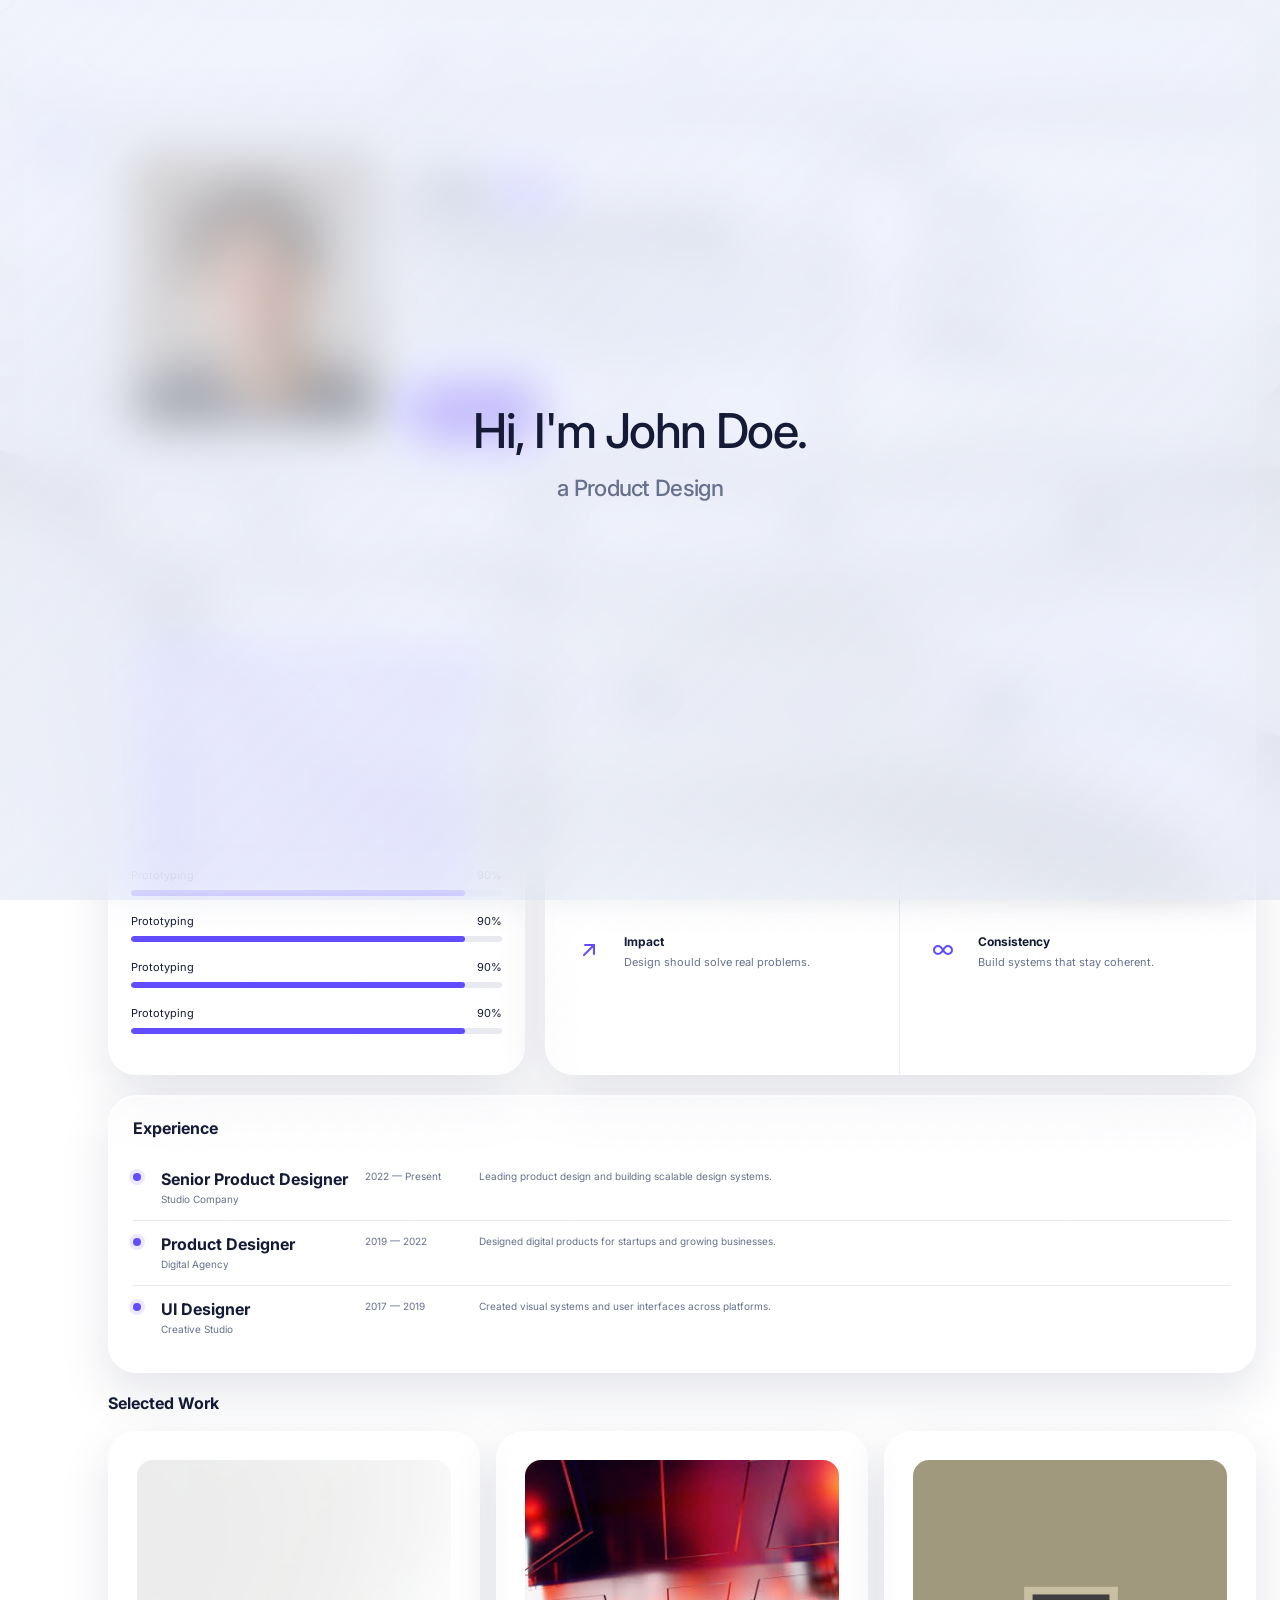
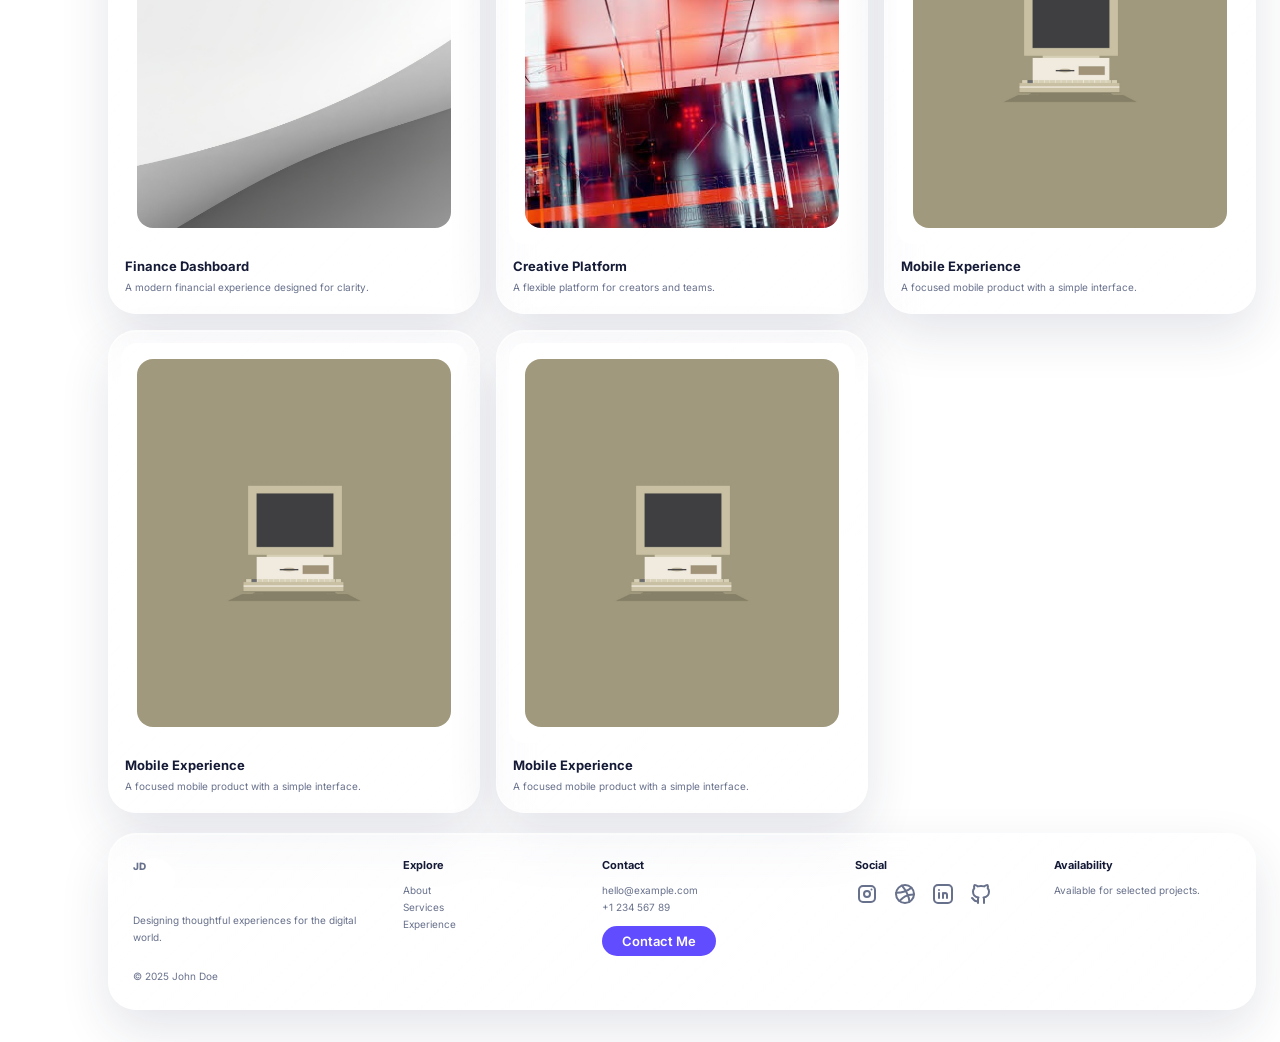
==== index.html @ f9174002 "add smooth scrolling and custom cursor" ====
<!doctype html>
<html lang="en">
  <head>
    <meta charset="UTF-8" />

    <meta name="viewport" content="width=device-width, initial-scale=1.0" />

    <meta name="description" content="Personal portfolio website" />

    <title>Portfolio</title>

    <link rel="preconnect" href="https://fonts.googleapis.com" />

    <link rel="preconnect" href="https://fonts.gstatic.com" crossorigin />

    <link
      href="https://fonts.googleapis.com/css2?family=Inter:wght@400;500;600;700;800&display=swap"
      rel="stylesheet"
    />

    <link rel="stylesheet" href="./css/style.css" />
    <link rel="stylesheet" href="./css/loading.css" />
  </head>

  <body>
    <div id="loader" class="loader">
      <div class="loader-content">
        <p id="loaderLineOne" class="loader-line"></p>

        <p id="loaderLineTwo" class="loader-line"></p>
      </div>
    </div>

    <!-- =========================================
       SITE HEADER
  ========================================== -->

    <header class="topbar glass">
      <a href="#home" class="brand" aria-label="Go to homepage">
        <span>JD</span>
      </a>

      <!-- Desktop Navigation -->

      <nav class="desktop-nav nav" aria-label="Main navigation">
        <a href="#home" class="active"> Home </a>

        <a href="#services"> Services </a>

        <a href="#skill"> Skill </a>

        <a href="#experience"> Experience </a>

        <a href="#work"> Work </a>

        <a href="#contact"> Contact </a>
      </nav>

      <!-- Header Actions -->

      <div class="top-actions">
        <!-- Theme Toggle -->

        <button
          class="theme-switch"
          type="button"
          data-theme-toggle
          aria-label="Switch to dark theme"
          aria-pressed="false"
        >
          <span class="theme-icon theme-icon--sun" aria-hidden="true">
            <svg
              xmlns="http://www.w3.org/2000/svg"
              viewBox="0 0 24 24"
              fill="none"
              stroke="currentColor"
              stroke-width="2"
              stroke-linecap="round"
              stroke-linejoin="round"
            >
              <path stroke="none" d="M0 0h24v24H0z" fill="none" />
              <path d="M8 12a4 4 0 1 0 8 0a4 4 0 1 0 -8 0" />
              <path
                d="M3 12h1m8 -9v1m8 8h1m-9 8v1m-6.4 -15.4l.7 .7m12.1 -.7l-.7 .7m0 11.4l.7 .7m-12.1 -.7l-.7 .7"
              />
            </svg>
          </span>

          <span class="theme-icon theme-icon--moon" aria-hidden="true">
            <svg
              xmlns="http://www.w3.org/2000/svg"
              viewBox="0 0 24 24"
              fill="none"
              stroke="currentColor"
              stroke-width="2"
              stroke-linecap="round"
              stroke-linejoin="round"
            >
              <path stroke="none" d="M0 0h24v24H0z" fill="none" />
              <path
                d="M12 3c.132 0 .263 0 .393 0a7.5 7.5 0 0 0 7.92 12.446a9 9 0 1 1 -8.313 -12.454l0 .008"
              />
            </svg>
          </span>
        </button>

        <!-- Mobile Menu Button -->

        <button
          id="menuOpen"
          class="menu-btn"
          type="button"
          aria-label="Open menu"
          aria-controls="mobileMenu"
        >
          <svg
            xmlns="http://www.w3.org/2000/svg"
            width="24"
            height="24"
            viewBox="0 0 24 24"
            fill="none"
            stroke="currentColor"
            stroke-width="2"
            stroke-linecap="round"
            stroke-linejoin="round"
            class="icon icon-tabler icons-tabler-outline icon-tabler-menu-2"
          >
            <path stroke="none" d="M0 0h24v24H0z" fill="none" />
            <path d="M4 6l16 0" />
            <path d="M4 12l16 0" />
            <path d="M4 18l16 0" />
          </svg>
        </button>
      </div>
    </header>

    <!-- =========================================
       APPLICATION LAYOUT
  ========================================== -->

    <div class="site">
      <div class="app-grid">
        <!-- =====================================
           SIDEBAR
      ====================================== -->

        <aside class="side-nav glass sidebar" aria-label="Section navigation">
          <a href="#home" class="active" aria-label="Home">
            <svg
              xmlns="http://www.w3.org/2000/svg"
              width="24"
              height="24"
              viewBox="0 0 24 24"
              fill="none"
              stroke="currentColor"
              stroke-width="2"
              stroke-linecap="round"
              stroke-linejoin="round"
              class="icon icon-tabler icons-tabler-outline icon-tabler-home"
            >
              <path stroke="none" d="M0 0h24v24H0z" fill="none" />
              <path d="M5 12l-2 0l9 -9l9 9l-2 0" />
              <path d="M5 12v7a2 2 0 0 0 2 2h10a2 2 0 0 0 2 -2v-7" />
              <path d="M9 21v-6a2 2 0 0 1 2 -2h2a2 2 0 0 1 2 2v6" />
            </svg>
          </a>

          <a href="#services" aria-label="Services">
            <svg
              xmlns="http://www.w3.org/2000/svg"
              width="24"
              height="24"
              viewBox="0 0 24 24"
              fill="none"
              stroke="currentColor"
              stroke-width="2"
              stroke-linecap="round"
              stroke-linejoin="round"
              class="icon icon-tabler icons-tabler-outline icon-tabler-grid-dots"
            >
              <path stroke="none" d="M0 0h24v24H0z" fill="none" />
              <path d="M4 5a1 1 0 1 0 2 0a1 1 0 1 0 -2 0" />
              <path d="M11 5a1 1 0 1 0 2 0a1 1 0 1 0 -2 0" />
              <path d="M18 5a1 1 0 1 0 2 0a1 1 0 1 0 -2 0" />
              <path d="M4 12a1 1 0 1 0 2 0a1 1 0 1 0 -2 0" />
              <path d="M11 12a1 1 0 1 0 2 0a1 1 0 1 0 -2 0" />
              <path d="M18 12a1 1 0 1 0 2 0a1 1 0 1 0 -2 0" />
              <path d="M4 19a1 1 0 1 0 2 0a1 1 0 1 0 -2 0" />
              <path d="M11 19a1 1 0 1 0 2 0a1 1 0 1 0 -2 0" />
              <path d="M18 19a1 1 0 1 0 2 0a1 1 0 1 0 -2 0" />
            </svg>
          </a>

          <a href="#skill" aria-label="Skill">
            <svg
              xmlns="http://www.w3.org/2000/svg"
              width="24"
              height="24"
              viewBox="0 0 24 24"
              fill="none"
              stroke="currentColor"
              stroke-width="2"
              stroke-linecap="round"
              stroke-linejoin="round"
              class="icon icon-tabler icons-tabler-outline icon-tabler-file-check"
            >
              <path stroke="none" d="M0 0h24v24H0z" fill="none" />
              <path d="M14 3v4a1 1 0 0 0 1 1h4" />
              <path
                d="M17 21h-10a2 2 0 0 1 -2 -2v-14a2 2 0 0 1 2 -2h7l5 5v11a2 2 0 0 1 -2 2"
              />
              <path d="M9 15l2 2l4 -4" />
            </svg>
          </a>

          <a href="#experience" aria-label="Experience">
            <svg
              xmlns="http://www.w3.org/2000/svg"
              width="24"
              height="24"
              viewBox="0 0 24 24"
              fill="none"
              stroke="currentColor"
              stroke-width="2"
              stroke-linecap="round"
              stroke-linejoin="round"
              class="icon icon-tabler icons-tabler-outline icon-tabler-briefcase"
            >
              <path stroke="none" d="M0 0h24v24H0z" fill="none" />
              <path
                d="M3 9a2 2 0 0 1 2 -2h14a2 2 0 0 1 2 2v9a2 2 0 0 1 -2 2h-14a2 2 0 0 1 -2 -2l0 -9"
              />
              <path d="M8 7v-2a2 2 0 0 1 2 -2h4a2 2 0 0 1 2 2v2" />
              <path d="M12 12l0 .01" />
              <path d="M3 13a20 20 0 0 0 18 0" />
            </svg>
          </a>

          <a href="#work" aria-label="Work">
            <svg
              xmlns="http://www.w3.org/2000/svg"
              width="24"
              height="24"
              viewBox="0 0 24 24"
              fill="none"
              stroke="currentColor"
              stroke-width="2"
              stroke-linecap="round"
              stroke-linejoin="round"
              class="icon icon-tabler icons-tabler-outline icon-tabler-device-desktop"
            >
              <path stroke="none" d="M0 0h24v24H0z" fill="none" />
              <path
                d="M3 5a1 1 0 0 1 1 -1h16a1 1 0 0 1 1 1v10a1 1 0 0 1 -1 1h-16a1 1 0 0 1 -1 -1v-10"
              />
              <path d="M7 20h10" />
              <path d="M9 16v4" />
              <path d="M15 16v4" />
            </svg>
          </a>

          <a href="#contact" aria-label="Contact">
            <svg
              xmlns="http://www.w3.org/2000/svg"
              width="24"
              height="24"
              viewBox="0 0 24 24"
              fill="none"
              stroke="currentColor"
              stroke-width="2"
              stroke-linecap="round"
              stroke-linejoin="round"
              class="icon icon-tabler icons-tabler-outline icon-tabler-mail"
            >
              <path stroke="none" d="M0 0h24v24H0z" fill="none" />
              <path
                d="M3 7a2 2 0 0 1 2 -2h14a2 2 0 0 1 2 2v10a2 2 0 0 1 -2 2h-14a2 2 0 0 1 -2 -2v-10"
              />
              <path d="M3 7l9 6l9 -6" />
            </svg>
          </a>
        </aside>

        <!-- =====================================
           MAIN CONTENT
      ====================================== -->

        <main class="content">
          <!-- ===================================
             HERO
        ==================================== -->

          <section id="home" class="hero">
            <!-- Hero Intro -->

            <article class="hero-intro glass">
              <div class="hero-photo">
                <div class="photo-ring" aria-hidden="true"></div>

                <img src="./assets/profile.png" alt="Profile portrait" />
              </div>

              <div class="hero-copy">
                <span class="eyebrow"> Hello, I'm </span>

                <h1>
                  John
                  <strong> Doe </strong>
                </h1>

                <h2>Product Designer &amp; Creative Developer</h2>

                <p>
                  I design and build thoughtful digital experiences with a focus
                  on clarity, usability and visual quality. I design and build
                  thoughtful digital experiences with a focus on clarity,
                  usability and visual quality. I design and build thoughtful
                  digital experiences with a focus on clarity, usability and
                  visual quality.
                </p>

                <div class="actions">
                  <a href="#contact" class="primary-btn">
                    Let's talk
                    <span aria-hidden="true">
                      <svg
                        xmlns="http://www.w3.org/2000/svg"
                        width="24"
                        height="24"
                        viewBox="0 0 24 24"
                        fill="none"
                        stroke="currentColor"
                        stroke-width="2"
                        stroke-linecap="round"
                        stroke-linejoin="round"
                        class="icon icon-tabler icons-tabler-outline icon-tabler-arrow-up-right"
                      >
                        <path stroke="none" d="M0 0h24v24H0z" fill="none" />
                        <path d="M17 7l-10 10" />
                        <path d="M8 7l9 0l0 9" />
                      </svg>
                    </span>
                  </a>

                  <a href="#work" class="round-btn" aria-label="View work">
                    <svg
                      xmlns="http://www.w3.org/2000/svg"
                      width="24"
                      height="24"
                      viewBox="0 0 24 24"
                      fill="none"
                      stroke="currentColor"
                      stroke-width="2"
                      stroke-linecap="round"
                      stroke-linejoin="round"
                      class="icon icon-tabler icons-tabler-outline icon-tabler-arrow-down-right"
                    >
                      <path stroke="none" d="M0 0h24v24H0z" fill="none" />
                      <path d="M7 7l10 10" />
                      <path d="M17 8l0 9l-9 0" />
                    </svg>
                  </a>
                </div>
              </div>
            </article>

            <!-- Services -->

            <section id="services" class="services glass">
              <h2>What I do</h2>

              <article class="service">
                <span aria-hidden="true">
                  <svg
                    xmlns="http://www.w3.org/2000/svg"
                    width="24"
                    height="24"
                    viewBox="0 0 24 24"
                    fill="none"
                    stroke="currentColor"
                    stroke-width="2"
                    stroke-linecap="round"
                    stroke-linejoin="round"
                    class="icon icon-tabler icons-tabler-outline icon-tabler-sparkles"
                  >
                    <path stroke="none" d="M0 0h24v24H0z" fill="none" />
                    <path
                      d="M16 18a2 2 0 0 1 2 2a2 2 0 0 1 2 -2a2 2 0 0 1 -2 -2a2 2 0 0 1 -2 2m0 -12a2 2 0 0 1 2 2a2 2 0 0 1 2 -2a2 2 0 0 1 -2 -2a2 2 0 0 1 -2 2m-7 12a6 6 0 0 1 6 -6a6 6 0 0 1 -6 -6a6 6 0 0 1 -6 6a6 6 0 0 1 6 6"
                    />
                  </svg>
                </span>

                <div>
                  <b> Product Design </b>

                  <p>
                    Interfaces and experiences that feel clear and intuitive.
                  </p>
                </div>
              </article>

              <article class="service">
                <span aria-hidden="true">
                  <svg
                    xmlns="http://www.w3.org/2000/svg"
                    width="24"
                    height="24"
                    viewBox="0 0 24 24"
                    fill="none"
                    stroke="currentColor"
                    stroke-width="2"
                    stroke-linecap="round"
                    stroke-linejoin="round"
                    class="icon icon-tabler icons-tabler-outline icon-tabler-diamond"
                  >
                    <path stroke="none" d="M0 0h24v24H0z" fill="none" />
                    <path
                      d="M6 5h12l3 5l-8.5 9.5a.7 .7 0 0 1 -1 0l-8.5 -9.5l3 -5"
                    />
                    <path d="M10 12l-2 -2.2l.6 -1" />
                  </svg>
                </span>

                <div>
                  <b> Web Development </b>

                  <p>Fast, responsive and scalable digital products.</p>
                </div>
              </article>

              <article class="service">
                <span aria-hidden="true">
                  <svg
                    xmlns="http://www.w3.org/2000/svg"
                    width="24"
                    height="24"
                    viewBox="0 0 24 24"
                    fill="none"
                    stroke="currentColor"
                    stroke-width="2"
                    stroke-linecap="round"
                    stroke-linejoin="round"
                    class="icon icon-tabler icons-tabler-outline icon-tabler-circle"
                  >
                    <path stroke="none" d="M0 0h24v24H0z" fill="none" />
                    <path d="M3 12a9 9 0 1 0 18 0a9 9 0 1 0 -18 0" />
                  </svg>
                </span>

                <div>
                  <b> Design Systems </b>

                  <p>Consistent systems that scale with your product.</p>
                </div>
              </article>
            </section>
          </section>

          <!-- ===================================
             ABOUT / STATS
        ==================================== -->

          <section id="skill" class="stats glass">
            <div>
              <b> 8+ </b>

              <span> Years experience </span>
            </div>

            <div>
              <b> 120+ </b>

              <span> Projects delivered </span>
            </div>

            <div>
              <b> 40+ </b>

              <span> Happy clients </span>
            </div>

            <div>
              <b> 12 </b>

              <span> Awards </span>
            </div>
          </section>

          <!-- ===================================
             SKILLS
        ==================================== -->

          <section class="skills-row">
            <!-- Expertise -->

            <article class="expertise glass">
              <h2>Expertise</h2>

              <div class="skill">
                <div>
                  <span> Product Design </span>

                  <span> 95% </span>
                </div>

                <i>
                  <em style="width: 95%"></em>
                </i>
              </div>

              <div class="skill">
                <div>
                  <span> UI / UX </span>

                  <span> 92% </span>
                </div>

                <i>
                  <em style="width: 92%"></em>
                </i>
              </div>

              <div class="skill">
                <div>
                  <span> Frontend </span>

                  <span> 88% </span>
                </div>

                <i>
                  <em style="width: 88%"></em>
                </i>
              </div>

              <div class="skill">
                <div>
                  <span> Prototyping </span>

                  <span> 90% </span>
                </div>

                <i>
                  <em style="width: 90%"></em>
                </i>
              </div>
              <div class="skill">
                <div>
                  <span> Prototyping </span>

                  <span> 90% </span>
                </div>

                <i>
                  <em style="width: 90%"></em>
                </i>
              </div>
              <div class="skill">
                <div>
                  <span> Prototyping </span>

                  <span> 90% </span>
                </div>

                <i>
                  <em style="width: 90%"></em>
                </i>
              </div>
              <div class="skill">
                <div>
                  <span> Prototyping </span>

                  <span> 90% </span>
                </div>

                <i>
                  <em style="width: 90%"></em>
                </i>
              </div>
              <div class="skill">
                <div>
                  <span> Prototyping </span>

                  <span> 90% </span>
                </div>

                <i>
                  <em style="width: 90%"></em>
                </i>
              </div>
              <div class="skill">
                <div>
                  <span> Prototyping </span>

                  <span> 90% </span>
                </div>

                <i>
                  <em style="width: 90%"></em>
                </i>
              </div>
            </article>

            <!-- Principles -->

            <article class="principles glass">
              <div class="principle">
                <span aria-hidden="true">
                  <svg
                    xmlns="http://www.w3.org/2000/svg"
                    width="24"
                    height="24"
                    viewBox="0 0 24 24"
                    fill="none"
                    stroke="currentColor"
                    stroke-width="2"
                    stroke-linecap="round"
                    stroke-linejoin="round"
                    class="icon icon-tabler icons-tabler-outline icon-tabler-diamond"
                  >
                    <path stroke="none" d="M0 0h24v24H0z" fill="none" />
                    <path
                      d="M6 5h12l3 5l-8.5 9.5a.7 .7 0 0 1 -1 0l-8.5 -9.5l3 -5"
                    />
                    <path d="M10 12l-2 -2.2l.6 -1" />
                  </svg>
                </span>

                <div>
                  <b> Clarity </b>

                  <p>Make every interaction easy to understand.</p>
                </div>
              </div>

              <div class="principle">
                <span aria-hidden="true">
                  <svg
                    xmlns="http://www.w3.org/2000/svg"
                    width="24"
                    height="24"
                    viewBox="0 0 24 24"
                    fill="none"
                    stroke="currentColor"
                    stroke-width="2"
                    stroke-linecap="round"
                    stroke-linejoin="round"
                    class="icon icon-tabler icons-tabler-outline icon-tabler-sparkle"
                  >
                    <path stroke="none" d="M0 0h24v24H0z" fill="none" />
                    <path
                      d="M21 12c-6.597 0 -9 2.403 -9 9c0 -6.597 -2.403 -9 -9 -9c6.597 0 9 -2.403 9 -9c0 6.597 2.403 9 9 9"
                    />
                  </svg>
                </span>

                <div>
                  <b> Simplicity </b>

                  <p>Remove what does not add meaningful value.</p>
                </div>
              </div>

              <div class="principle">
                <span aria-hidden="true">
                  <svg
                    xmlns="http://www.w3.org/2000/svg"
                    width="24"
                    height="24"
                    viewBox="0 0 24 24"
                    fill="none"
                    stroke="currentColor"
                    stroke-width="2"
                    stroke-linecap="round"
                    stroke-linejoin="round"
                    class="icon icon-tabler icons-tabler-outline icon-tabler-arrow-up-right"
                  >
                    <path stroke="none" d="M0 0h24v24H0z" fill="none" />
                    <path d="M17 7l-10 10" />
                    <path d="M8 7l9 0l0 9" />
                  </svg>
                </span>

                <div>
                  <b> Impact </b>

                  <p>Design should solve real problems.</p>
                </div>
              </div>

              <div class="principle">
                <span aria-hidden="true">
                  <svg
                    xmlns="http://www.w3.org/2000/svg"
                    width="24"
                    height="24"
                    viewBox="0 0 24 24"
                    fill="none"
                    stroke="currentColor"
                    stroke-width="2"
                    stroke-linecap="round"
                    stroke-linejoin="round"
                    class="icon icon-tabler icons-tabler-outline icon-tabler-infinity"
                  >
                    <path stroke="none" d="M0 0h24v24H0z" fill="none" />
                    <path
                      d="M9.828 9.172a4 4 0 1 0 0 5.656a10 10 0 0 0 2.172 -2.828a10 10 0 0 1 2.172 -2.828a4 4 0 1 1 0 5.656a10 10 0 0 1 -2.172 -2.828a10 10 0 0 0 -2.172 -2.828"
                    />
                  </svg>
                </span>

                <div>
                  <b> Consistency </b>

                  <p>Build systems that stay coherent.</p>
                </div>
              </div>
            </article>
          </section>

          <!-- ===================================
             EXPERIENCE
        ==================================== -->

          <section id="experience" class="experience glass">
            <div class="section-head">
              <h2>Experience</h2>
            </div>

            <article class="experience-row">
              <span class="timeline-dot" aria-hidden="true"></span>

              <div>
                <b> Senior Product Designer </b>

                <small> Studio Company </small>
              </div>

              <time> 2022 — Present </time>

              <p>
                Leading product design and building scalable design systems.
              </p>
            </article>

            <article class="experience-row">
              <span class="timeline-dot" aria-hidden="true"></span>

              <div>
                <b> Product Designer </b>

                <small> Digital Agency </small>
              </div>

              <time> 2019 — 2022 </time>

              <p>
                Designed digital products for startups and growing businesses.
              </p>
            </article>

            <article class="experience-row">
              <span class="timeline-dot" aria-hidden="true"></span>

              <div>
                <b> UI Designer </b>

                <small> Creative Studio </small>
              </div>

              <time> 2017 — 2019 </time>

              <p>
                Created visual systems and user interfaces across platforms.
              </p>
            </article>
          </section>

          <!-- ===================================
             WORK
        ==================================== -->

          <section id="work" class="work">
            <div class="section-head">
              <h2>Selected Work</h2>
            </div>

            <div class="projects">
              <article class="project glass">
                <div class="project-cover">
                  <img src="./assets/bg.jpg" alt="Project 1" />
                </div>

                <h3>Finance Dashboard</h3>

                <p>A modern financial experience designed for clarity.</p>
              </article>

              <article class="project glass">
                <div class="project-cover">
                  <img src="./assets/bg2.jpg" alt="Project 2" />
                </div>

                <h3>Creative Platform</h3>

                <p>A flexible platform for creators and teams.</p>
              </article>

              <article class="project glass">
                <div class="project-cover">
                  <img src="./assets/bg3.jpg" alt="Project 3" />
                </div>

                <h3>Mobile Experience</h3>

                <p>A focused mobile product with a simple interface.</p>
              </article>

              <article class="project glass">
                <div class="project-cover">
                  <img src="./assets/bg3.jpg" alt="Project 3" />
                </div>

                <h3>Mobile Experience</h3>

                <p>A focused mobile product with a simple interface.</p>
              </article>
              <article class="project glass">
                <div class="project-cover">
                  <img src="./assets/bg3.jpg" alt="Project 3" />
                </div>

                <h3>Mobile Experience</h3>

                <p>A focused mobile product with a simple interface.</p>
              </article>
            </div>
          </section>

          <!-- ===================================
             FOOTER / CONTACT
        ==================================== -->

          <footer id="contact" class="footer glass">
            <div>
              <a href="#home" class="brand footer-brand">
                <span> JD </span>
              </a>

              <p>Designing thoughtful experiences for the digital world.</p>

              <small> © 2025 John Doe </small>
            </div>

            <div>
              <h3>Explore</h3>

              <a href="#about"> About </a>

              <a href="#services"> Services </a>

              <a href="#experience"> Experience </a>
            </div>

            <div>
              <h3>Contact</h3>

              <a href="mailto:hello@example.com"> hello@example.com </a>

              <a href="tel:+123456789"> +1 234 567 89 </a>

              <button
                id="openContactModal"
                class="primary-btn short-btn"
                type="button"
              >
                Contact Me
              </button>
            </div>

            <div>
              <h3>Social</h3>

              <div class="socials">
                <a href="#" aria-label="Instagram">
                  <svg
                    xmlns="http://www.w3.org/2000/svg"
                    width="24"
                    height="24"
                    viewBox="0 0 24 24"
                    fill="none"
                    stroke="currentColor"
                    stroke-width="2"
                    stroke-linecap="round"
                    stroke-linejoin="round"
                    class="icon icon-tabler icons-tabler-outline icon-tabler-brand-instagram"
                  >
                    <path stroke="none" d="M0 0h24v24H0z" fill="none" />
                    <path
                      d="M4 8a4 4 0 0 1 4 -4h8a4 4 0 0 1 4 4v8a4 4 0 0 1 -4 4h-8a4 4 0 0 1 -4 -4l0 -8"
                    />
                    <path d="M9 12a3 3 0 1 0 6 0a3 3 0 0 0 -6 0" />
                    <path d="M16.5 7.5v.01" />
                  </svg>
                </a>

                <a href="#" aria-label="Dribbble">
                  <svg
                    xmlns="http://www.w3.org/2000/svg"
                    width="24"
                    height="24"
                    viewBox="0 0 24 24"
                    fill="none"
                    stroke="currentColor"
                    stroke-width="2"
                    stroke-linecap="round"
                    stroke-linejoin="round"
                    class="icon icon-tabler icons-tabler-outline icon-tabler-brand-dribbble"
                  >
                    <path stroke="none" d="M0 0h24v24H0z" fill="none" />
                    <path d="M3 12a9 9 0 1 0 18 0a9 9 0 1 0 -18 0" />
                    <path d="M9 3.6c5 6 7 10.5 7.5 16.2" />
                    <path d="M6.4 19c3.5 -3.5 6 -6.5 14.5 -6.4" />
                    <path d="M3.1 10.75c5 0 9.814 -.38 15.314 -5" />
                  </svg>
                </a>

                <a href="#" aria-label="LinkedIn">
                  <svg
                    xmlns="http://www.w3.org/2000/svg"
                    width="24"
                    height="24"
                    viewBox="0 0 24 24"
                    fill="none"
                    stroke="currentColor"
                    stroke-width="2"
                    stroke-linecap="round"
                    stroke-linejoin="round"
                    class="icon icon-tabler icons-tabler-outline icon-tabler-brand-linkedin"
                  >
                    <path stroke="none" d="M0 0h24v24H0z" fill="none" />
                    <path d="M8 11v5" />
                    <path d="M8 8v.01" />
                    <path d="M12 16v-5" />
                    <path d="M16 16v-3a2 2 0 1 0 -4 0" />
                    <path
                      d="M3 7a4 4 0 0 1 4 -4h10a4 4 0 0 1 4 4v10a4 4 0 0 1 -4 4h-10a4 4 0 0 1 -4 -4l0 -10"
                    />
                  </svg>
                </a>
                <a href="#" aria-label="Git Hub">
                  <svg
                    xmlns="http://www.w3.org/2000/svg"
                    width="24"
                    height="24"
                    viewBox="0 0 24 24"
                    fill="none"
                    stroke="currentColor"
                    stroke-width="2"
                    stroke-linecap="round"
                    stroke-linejoin="round"
                    class="icon icon-tabler icons-tabler-outline icon-tabler-brand-github"
                  >
                    <path stroke="none" d="M0 0h24v24H0z" fill="none" />
                    <path
                      d="M9 19c-4.3 1.4 -4.3 -2.5 -6 -3m12 5v-3.5c0 -1 .1 -1.4 -.5 -2c2.8 -.3 5.5 -1.4 5.5 -6a4.6 4.6 0 0 0 -1.3 -3.2a4.2 4.2 0 0 0 -.1 -3.2s-1.1 -.3 -3.5 1.3a12.3 12.3 0 0 0 -6.2 0c-2.4 -1.6 -3.5 -1.3 -3.5 -1.3a4.2 4.2 0 0 0 -.1 3.2a4.6 4.6 0 0 0 -1.3 3.2c0 4.6 2.7 5.7 5.5 6c-.6 .6 -.6 1.2 -.5 2v3.5"
                    />
                  </svg>
                </a>
              </div>
            </div>

            <div>
              <h3>Availability</h3>

              <span> Available for selected projects. </span>
            </div>
          </footer>
        </main>
      </div>
    </div>

    <!-- =========================================
       MOBILE MENU
  ========================================== -->

    <div id="mobileMenu" class="mobile-menu" aria-label="Mobile navigation">
      <button id="menuClose" type="button" aria-label="Close menu">
        <svg
          xmlns="http://www.w3.org/2000/svg"
          width="24"
          height="24"
          viewBox="0 0 24 24"
          fill="none"
          stroke="currentColor"
          stroke-width="2"
          stroke-linecap="round"
          stroke-linejoin="round"
          class="icon icon-tabler icons-tabler-outline icon-tabler-x"
        >
          <path stroke="none" d="M0 0h24v24H0z" fill="none" />
          <path d="M18 6l-12 12" />
          <path d="M6 6l12 12" />
        </svg>
      </button>

      <a href="#home"> Home </a>

      <a href="#about"> About </a>

      <a href="#services"> Services </a>

      <a href="#experience"> Experience </a>

      <a href="#work"> Work </a>

      <a href="#contact"> Contact </a>
    </div>

    <!-- /* back to top button */ -->
    <button id="backToTop" aria-label="Back to top">
      <svg
        xmlns="http://www.w3.org/2000/svg"
        width="24"
        height="24"
        viewBox="0 0 24 24"
        fill="none"
        stroke="currentColor"
        stroke-width="2"
        stroke-linecap="round"
        stroke-linejoin="round"
        class="icon icon-tabler icons-tabler-outline icon-tabler-chevron-up"
      >
        <path stroke="none" d="M0 0h24v24H0z" fill="none" />
        <path d="M6 15l6 -6l6 6" />
      </svg>
    </button>

    <!-- Contact Modal -->

    <div id="contactModal" class="contact-modal" aria-hidden="true">
      <div
        class="contact-modal__content glass"
        role="dialog"
        aria-modal="true"
        aria-labelledby="contactModalTitle"
      >
        <button
          id="closeContactModal"
          class="contact-modal__close"
          type="button"
          aria-label="Close contact form"
        >
          &times;
        </button>

        <div class="contact-modal__header">
          <span class="eyebrow"> Get in touch </span>

          <h2 id="contactModalTitle">Let's work together</h2>

          <p>Have a project in mind? Feel free to send me a message.</p>
        </div>

        <form class="contact-form">
          <div class="contact-form__field">
            <label for="contactName"> Name </label>

            <input
              id="contactName"
              type="text"
              name="name"
              placeholder="Your name"
              required
            />
          </div>

          <div class="contact-form__field">
            <label for="contactEmail"> Email </label>

            <input
              id="contactEmail"
              type="email"
              name="email"
              placeholder="your@email.com"
              required
            />
          </div>

          <div class="contact-form__field">
            <label for="contactMessage"> Message </label>

            <textarea
              id="contactMessage"
              name="message"
              rows="5"
              placeholder="Tell me about your project..."
              required
            ></textarea>
          </div>

          <button type="submit" class="primary-btn contact-form__submit">
            Send Message
          </button>
        </form>
      </div>
    </div>

    <!-- /* custom cursor */ -->
    <div class="cursor"></div>

    <!-- =========================================
       JAVASCRIPT
  ========================================== -->

    <script src="./js/tabler.min.js"></script>
    <script src="./js/lenis.min.js"></script>
    <script src="./js/script.js"></script>
  </body>
</html>
---- css/style.css ----
/* =========================================================
   ROOT / THEME
========================================================= */

:root {
  color-scheme: light;

  --bg: #eef1fb;

  --surface: rgba(255, 255, 255, 0.62);
  --surface-strong: rgba(255, 255, 255, 0.86);
  --surface-solid: #ffffff;

  --text: #151b36;
  --text-soft: #303752;
  --muted: #68718c;
  --muted-light: #8a92aa;

  --primary: #624cff;
  --primary-hover: #5139ed;
  --primary-soft: rgba(98, 76, 255, 0.12);

  --border: rgba(255, 255, 255, 0.82);
  --line: rgba(98, 108, 150, 0.14);

  --shadow: 0 20px 60px rgba(65, 75, 130, 0.12);

  --shadow-soft: 0 10px 30px rgba(65, 75, 130, 0.08);

  --radius-xl: 28px;
  --radius-lg: 22px;
  --radius-md: 16px;

  --blur: 24px;

  --container: 1440px;
}

[data-theme="dark"] {
  color-scheme: dark;

  --bg: #0b0d18;

  --surface: rgba(24, 27, 46, 0.76);
  --surface-strong: rgba(32, 36, 61, 0.92);
  --surface-solid: #171a2c;

  --text: #f4f5ff;
  --text-soft: #d9dced;
  --muted: #a2a8c0;
  --muted-light: #7d849e;

  --primary: #8b7dff;
  --primary-hover: #a096ff;
  --primary-soft: rgba(139, 125, 255, 0.16);

  --border: rgba(255, 255, 255, 0.11);
  --line: rgba(255, 255, 255, 0.1);

  --shadow: 0 24px 70px rgba(0, 0, 0, 0.38);

  --shadow-soft: 0 12px 34px rgba(0, 0, 0, 0.28);
}

/* =========================================================
   RESET
========================================================= */

*,
*::before,
*::after {
  box-sizing: border-box;
}

html {
  min-width: 320px;
}

body {
  min-width: 320px;
  min-height: 100vh;

  margin: 0;
  overflow-x: hidden;

  color: var(--text);
  background:
    linear-gradient(
      135deg,
      rgba(238, 241, 251, 0.62),
      rgba(238, 241, 251, 0.42)
    ),
    url("../assets/bg6.jpg");

  background-size: cover;
  background-position: center;
  background-attachment: fixed;

  font-family:
    Inter,
    system-ui,
    -apple-system,
    BlinkMacSystemFont,
    "Segoe UI",
    sans-serif;

  transition:
    color 0.3s ease,
    background-color 0.3s ease;
}

[data-theme="dark"] body {
  background:
    linear-gradient(135deg, rgba(7, 9, 18, 0.72), rgba(8, 10, 20, 0.58)),
    url("../assets/bg6.jpg");

  background-size: cover;
  background-position: center;
  background-attachment: fixed;
}

body.menu-open {
  overflow: hidden;
}

img {
  display: block;
  max-width: 100%;
}

a {
  color: inherit;
  text-decoration: none;
}

button {
  border: 0;
  font: inherit;
  cursor: pointer;
}

/* =========================================================
   GLASS SYSTEM
========================================================= */

/* .glass {
  background: var(--surface);

  border: 1px solid var(--border);

  box-shadow: var(--shadow);

  backdrop-filter: blur(var(--blur)) saturate(145%);

  -webkit-backdrop-filter: blur(var(--blur)) saturate(145%);

  transition:
    background-color 0.3s ease,
    border-color 0.3s ease,
    box-shadow 0.3s ease,
    color 0.3s ease;
} */

.glass {
  position: relative;

  background: linear-gradient(
    135deg,
    rgba(255, 255, 255, 0.42),
    rgba(255, 255, 255, 0.18)
  );

  border: 1px solid rgba(255, 255, 255, 0.48);

  box-shadow:
    0 20px 50px rgba(31, 38, 80, 0.12),
    inset 0 1px 0 rgba(255, 255, 255, 0.5);

  backdrop-filter: blur(16px) saturate(160%);

  -webkit-backdrop-filter: blur(16px) saturate(160%);

  transition:
    background 0.3s ease,
    border-color 0.3s ease,
    box-shadow 0.3s ease;
}

[data-theme="dark"] .glass {
  background: linear-gradient(
    135deg,
    rgba(38, 42, 70, 0.58),
    rgba(20, 23, 42, 0.42)
  );

  border-color: rgba(255, 255, 255, 0.12);

  box-shadow:
    0 20px 60px rgba(0, 0, 0, 0.35),
    inset 0 1px 0 rgba(255, 255, 255, 0.08);
}

/* =========================================================
   TOPBAR
========================================================= */

.topbar {
  position: sticky;
  top: 20px;
  z-index: 100;

  width: min(calc(100% - 48px), var(--container));

  height: 76px;

  margin: 20px auto 0;
  padding: 8px 18px;

  display: flex;
  align-items: center;
  gap: 24px;

  border-radius: var(--radius-lg);

  overflow: hidden;
}

.brand {
  width: 56px;
  height: 56px;

  flex: 0 0 56px;

  display: grid;
  place-items: center;

  border-radius: 50%;

  background: var(--surface-strong);

  font-size: 18px;
  font-weight: 800;
}

.brand span {
  color: var(--primary);
}

/* =========================================================
   DESKTOP NAVIGATION
========================================================= */

.desktop-nav {
  flex: 1;

  display: flex;
  align-items: center;
  justify-content: center;
  gap: 26px;
}

.desktop-nav a {
  position: relative;

  padding: 12px 8px;

  color: var(--muted);

  font-size: 13px;
  font-weight: 500;

  transition: color 0.2s ease;
}

.desktop-nav a:hover,
.desktop-nav a.active {
  color: var(--text);
}

.desktop-nav a.active::after {
  content: "";

  position: absolute;
  left: 50%;
  bottom: 1px;

  width: 22px;
  height: 2px;

  border-radius: 10px;

  background: var(--primary);

  transform: translateX(-50%);
}

/* =========================================================
   HEADER ACTIONS
========================================================= */

.top-actions {
  display: flex;
  align-items: center;
  gap: 12px;
}

/* =========================================================
   THEME SWITCH
========================================================= */

.theme-switch {
  position: relative;

  width: 40px;
  height: 40px;

  display: grid;
  place-items: center;

  padding: 0;

  border-radius: 22px;

  color: var(--primary);
  background: var(--surface-strong);

  transition:
    background-color 0.3s ease,
    color 0.3s ease,
    transform 0.2s ease;
}

.theme-switch:hover {
  transform: translateY(-2px);
}

.theme-switch span {
  display: grid;
  place-items: center;
}

.theme-switch svg {
  width: 20px;
  height: 20px;
}

/* به صورت پیش‌فرض: حالت روشن → نمایش خورشید */
.theme-switch span:last-child {
  display: none;
}

/* حالت تاریک → نمایش ماه */
[data-theme="dark"] .theme-switch span:first-child {
  display: none;
}

[data-theme="dark"] .theme-switch span:last-child {
  display: grid;
}

.primary-btn {
  display: inline-flex;
  align-items: center;
  gap: 10px;

  padding: 13px 20px;

  border-radius: var(--radius-md);

  color: #ffffff;
  background: var(--primary);

  font-size: 13px;
  font-weight: 600;

  transition:
    background-color 0.2s ease,
    transform 0.2s ease;
}

.primary-btn:hover {
  background: var(--primary-hover);
  transform: translateY(-2px);
}

.menu-btn {
  display: none;

  width: 40px;
  height: 40px;

  place-items: center;

  border-radius: 50%;

  color: var(--text);
  background: var(--surface-strong);
}

/* =========================================================
   MAIN SITE CONTAINER
========================================================= */

.site {
  width: min(calc(100% - 48px), var(--container));

  margin: 20px auto 32px;
}

/* =========================================================
   DESKTOP LAYOUT
========================================================= */

.app-grid {
  display: grid;

  grid-template-columns: 64px minmax(0, 1fr);

  gap: 20px;

  align-items: start;
}

/* =========================================================
   DESKTOP SIDEBAR
========================================================= */

.side-nav {
  position: sticky;
  top: 116px;
  z-index: 20;

  width: 64px;

  padding: 12px 0;

  display: flex;
  flex-direction: column;
  align-items: center;
  gap: 8px;

  border-radius: var(--radius-lg);
}

.side-nav a {
  width: 44px;
  height: 48px;

  display: grid;
  place-items: center;

  border-radius: 14px;

  color: var(--muted);

  font-size: 20px;

  transition:
    color 0.2s ease,
    background-color 0.2s ease;
}

.side-nav a:hover,
.side-nav a.active {
  color: var(--primary);
  background: var(--primary-soft);
}

/* =========================================================
   CONTENT
========================================================= */

.content {
  min-width: 0;
}

.content section,
.content footer {
  scroll-margin-top: 120px;
}

/* =========================================================
   HERO
========================================================= */

.hero {
  display: grid;

  grid-template-columns:
    minmax(0, 1.45fr)
    minmax(300px, 0.85fr);

  gap: 20px;
}

.hero-intro {
  min-height: 320px;

  padding: 22px;

  display: flex;
  align-items: center;
  gap: 28px;

  border-radius: var(--radius-xl);
}

.hero-photo {
  position: relative;

  width: 250px;
  height: 276px;

  flex: 0 0 250px;

  overflow: hidden;

  display: flex;
  align-items: flex-end;
  justify-content: center;

  border-radius: 20px;

  background: linear-gradient(
    145deg,
    var(--surface-strong),
    var(--primary-soft)
  );
}

.photo-ring {
  position: absolute;

  top: 12px;

  width: 225px;
  height: 225px;

  border: 1px solid var(--primary-soft);

  border-radius: 50%;
}

.hero-photo img {
  position: relative;
  z-index: 1;

  width: 100%;
  height: 100%;

  object-fit: cover;
  object-position: center 25%;
}

.hero-copy {
  min-width: 0;
}

.eyebrow {
  color: var(--muted);

  font-size: 13px;
}

.hero-copy h1 {
  margin: 6px 0 12px;

  font-size: clamp(28px, 3vw, 38px);
  line-height: 1.1;
  letter-spacing: -1px;
}

.hero-copy h1 strong {
  color: var(--primary);
}

.hero-copy h2 {
  max-width: 440px;

  margin: 0 0 12px;

  font-size: 17px;
  line-height: 1.45;
}

.hero-copy p {
  max-width: 410px;

  margin: 0;

  color: var(--muted);

  font-size: 13px;
  line-height: 1.65;
}

.actions {
  display: flex;
  align-items: center;
  gap: 16px;

  margin-top: 22px;
}

.round-btn {
  width: 46px;
  height: 46px;

  display: grid;
  place-items: center;

  border-radius: 50%;

  color: var(--primary);
  background: var(--surface-strong);

  box-shadow: var(--shadow-soft);
}

/* =========================================================
   SERVICES
========================================================= */

.services {
  padding: 24px;

  border-radius: var(--radius-xl);
}

.services h2,
.expertise h2,
.section-head h2 {
  margin: 0 0 18px;

  font-size: 16px;
}

.service {
  display: flex;
  align-items: center;
  gap: 14px;

  padding: 12px 0;

  border-bottom: 1px solid var(--line);
}

.service:last-child {
  border-bottom: 0;
}

.service > span {
  width: 40px;
  height: 40px;

  flex: 0 0 40px;

  display: grid;
  place-items: center;

  border-radius: 12px;

  color: var(--primary);
  background: var(--surface-strong);

  font-size: 18px;
}

.service b {
  font-size: 12px;
}

.service p {
  margin: 4px 0 0;

  color: var(--muted);

  font-size: 11px;
  line-height: 1.5;
}

/* =========================================================
   STATS
========================================================= */

.stats {
  margin-top: 20px;
  padding: 18px 28px;

  display: grid;
  grid-template-columns: repeat(4, 1fr);

  border-radius: var(--radius-lg);
}

.stats > div {
  display: flex;
  flex-direction: column;
  align-items: center;
  gap: 5px;

  border-right: 1px solid var(--line);
}

.stats > div:last-child {
  border-right: 0;
}

.stats b {
  font-size: 18px;
}

.stats span {
  color: var(--muted);

  font-size: 10px;
}

/* =========================================================
   SKILLS SECTION
========================================================= */

.skills-row {
  margin-top: 20px;

  display: grid;

  grid-template-columns:
    minmax(270px, 0.85fr)
    minmax(0, 1.45fr);

  gap: 20px;
}

.expertise {
  padding: 22px;

  border-radius: var(--radius-xl);
}

.skill {
  margin: 18px 0;
}

.skill > div {
  display: flex;
  justify-content: space-between;

  margin-bottom: 8px;

  font-size: 11px;
}

.skill i {
  display: block;

  height: 6px;

  overflow: hidden;

  border-radius: 10px;

  background: var(--line);
}

.skill em {
  display: block;

  height: 100%;

  border-radius: inherit;

  background: var(--primary);
}

/* =========================================================
   PRINCIPLES
========================================================= */

.principles {
  padding: 0 22px;

  display: grid;
  grid-template-columns: 1fr 1fr;

  border-radius: var(--radius-xl);
}

.principle {
  display: flex;
  align-items: center;
  gap: 14px;

  padding: 22px 0;

  border-bottom: 1px solid var(--line);
}

.principle:nth-child(odd) {
  padding-right: 22px;

  border-right: 1px solid var(--line);
}

.principle:nth-child(even) {
  padding-left: 22px;
}

.principle:nth-last-child(-n + 2) {
  border-bottom: 0;
}

.principle > span {
  width: 42px;
  height: 42px;

  flex: 0 0 42px;

  display: grid;
  place-items: center;

  border-radius: 50%;

  color: var(--primary);
  background: var(--surface-strong);
}

.principle b {
  font-size: 12px;
}

.principle p {
  margin: 4px 0 0;

  color: var(--muted);

  font-size: 11px;
  line-height: 1.5;
}

/* =========================================================
   EXPERIENCE
========================================================= */

.experience {
  margin-top: 20px;
  padding: 22px 24px;

  border-radius: var(--radius-xl);
}

.section-head {
  display: flex;
  align-items: center;
  justify-content: space-between;
  gap: 16px;
}

.section-head a {
  color: var(--muted);

  font-size: 11px;
}

.experience-row {
  display: grid;

  grid-template-columns:
    14px
    minmax(160px, 190px)
    100px
    minmax(0, 1fr);

  gap: 14px;

  align-items: start;

  padding: 13px 0;

  border-bottom: 1px solid var(--line);
}

.experience-row:last-child {
  border-bottom: 0;
}

.timeline-dot {
  width: 8px;
  height: 8px;

  margin-top: 4px;

  border-radius: 50%;

  background: var(--primary);

  box-shadow: 0 0 0 4px var(--primary-soft);
}

.experience-row div {
  display: flex;
  flex-direction: column;
  gap: 3px;
}

.experience-row small,
.experience-row time,
.experience-row p {
  margin: 0;

  color: var(--muted);

  font-size: 10px;
  line-height: 1.5;
}

/* =========================================================
   WORK
========================================================= */

.work {
  margin-top: 20px;
}

.projects {
  display: grid;

  grid-template-columns: repeat(3, minmax(0, 1fr));

  gap: 16px;
}

.project {
  padding: 12px;

  border-radius: var(--radius-xl);
}

.project-cover {
  height: 400px;

  display: flex;
  align-items: flex-end;

  padding: 16px;
  margin-bottom: 14px;

  border-radius: 16px;

  color: #ffffff;

  font-size: 32px;
  font-weight: 800;

  overflow: hidden;

  background: var(--surface-strong);
}

.project-cover img {
  width: 100%;
  height: 100%;

  display: block;

  object-fit: cover;
  object-position: center;

  transition: transform 0.4s ease;
  border-radius: 16px;
}

.project:hover .project-cover img {
  transform: scale(1.05);
}

.project h3 {
  margin: 0 4px 6px;

  font-size: 13px;
}

.project p {
  margin: 0 4px 6px;

  color: var(--muted);

  font-size: 10px;
  line-height: 1.5;
}

/* =========================================================
   FOOTER
========================================================= */

.footer {
  margin-top: 20px;
  padding: 24px;

  display: grid;

  grid-template-columns:
    1.4fr
    1fr
    1.3fr
    1fr
    1fr;

  gap: 22px;

  border-radius: var(--radius-xl);
}

.footer-brand {
  width: 42px;
  height: 42px;

  margin-bottom: 12px;

  font-size: 15px;
}

.footer h3 {
  margin: 0 0 10px;

  font-size: 11px;
}

.footer p,
.footer small,
.footer a,
.footer span {
  display: block;

  color: var(--muted);

  font-size: 10px;
  line-height: 1.7;
}

.footer small {
  margin-top: 22px;
}

.socials {
  display: flex;
  gap: 14px;
}

/* =========================================================
   TABLET
========================================================= */

@media (max-width: 1180px) {
  .topbar,
  .site {
    width: calc(100% - 32px);
  }

  .hero {
    grid-template-columns: 1fr;
  }

  .skills-row {
    grid-template-columns: 1fr;
  }

  .projects {
    grid-template-columns: repeat(2, minmax(0, 1fr));
  }

  .footer {
    grid-template-columns: repeat(3, 1fr);
  }
}

/* =========================================================
   TABLET / MOBILE NAVIGATION
========================================================= */

@media (max-width: 860px) {
  .app-grid {
    display: block;
  }

  .side-nav {
    position: fixed;

    top: auto;
    left: 50%;
    bottom: 16px;

    z-index: 200;

    width: auto;
    height: 64px;

    padding: 8px 14px;

    display: flex;
    flex-direction: row;
    align-items: center;
    justify-content: center;
    gap: 8px;

    transform: translateX(-50%);

    border-radius: 22px;
  }

  .side-nav a {
    width: 44px;
    height: 44px;
  }

  .site {
    margin-bottom: 110px;
  }
}

/* =========================================================
   MOBILE
========================================================= */

.mobile-menu {
  display: none;
}

@media (max-width: 900px) {
  .topbar {
    top: 10px;

    width: calc(100% - 20px);
    height: 64px;

    padding: 8px 12px;

    border-radius: 20px;
  }

  .site {
    width: calc(100% - 20px);
  }

  .desktop-nav,
  .hire-btn {
    display: none;
  }

  .top-actions {
    margin-left: auto;
  }

  .menu-btn {
    display: grid;
  }

  .hero-intro {
    min-height: auto;

    flex-direction: column;
    align-items: stretch;

    padding: 16px;
  }

  .hero-photo {
    width: 100%;
    height: 290px;

    flex-basis: 290px;
  }

  .hero-copy h1 {
    font-size: 30px;
  }

  .stats {
    grid-template-columns: repeat(2, 1fr);

    gap: 16px;

    padding: 18px;
  }

  .stats > div {
    padding-bottom: 14px;

    border-right: 0;
    border-bottom: 1px solid var(--line);
  }

  .stats > div:nth-last-child(-n + 2) {
    padding-bottom: 0;

    border-bottom: 0;
  }

  .principles {
    grid-template-columns: 1fr;
  }

  .principle,
  .principle:nth-child(odd),
  .principle:nth-child(even) {
    padding-left: 0;
    padding-right: 0;

    border-right: 0;
  }

  .principle:last-child {
    border-bottom: 0;
  }

  .experience-row {
    grid-template-columns: 14px 1fr;
  }

  .experience-row time,
  .experience-row p {
    grid-column: 2;
  }

  .projects {
    grid-template-columns: 1fr;
  }

  .footer {
    grid-template-columns: repeat(2, 1fr);
  }

  .mobile-menu {
    position: fixed;
    inset: 0;

    z-index: 300;

    display: none;

    flex-direction: column;
    align-items: center;
    justify-content: center;
    gap: 24px;

    background: var(--surface-solid);
  }

  .mobile-menu.open {
    display: flex;
  }

  .mobile-menu button {
    position: absolute;
    top: 18px;
    right: 24px;

    background: transparent;

    font-size: 34px;
  }

  .mobile-menu a {
    font-size: 20px;
    font-weight: 600;
  }
}

/* =========================================================
   SMALL MOBILE
========================================================= */

@media (max-width: 480px) {
  .hero-photo {
    height: 260px;
    flex-basis: 260px;
  }

  .hero-copy h1 {
    font-size: 27px;
  }

  .hero-copy h2 {
    font-size: 16px;
  }

  .footer {
    grid-template-columns: 1fr;
  }

  .side-nav {
    bottom: 12px;

    max-width: calc(100% - 24px);
  }

  .side-nav a {
    width: 40px;
    height: 40px;
  }
}

/* =========================================================
   ACCESSIBILITY
========================================================= */

@media (prefers-reduced-motion: reduce) {
  *,
  *::before,
  *::after {
    transition-duration: 0.01ms !important;
  }
}

/* =========================================================
   Icon style in sidebar 
========================================================= */

.side-nav a {
  display: flex;
  align-items: center;
  justify-content: center;
}

.side-nav svg {
  width: 22px;
  height: 22px;
  stroke-width: 1.8;
  transition: all 0.3s ease;
}

.side-nav a:hover svg {
  transform: scale(1.15);
}

.icon-sm {
  width: clamp(0.875rem, 1vw, 1rem);
  height: clamp(0.875rem, 1vw, 1rem);
}

.icon-md {
  width: clamp(1rem, 1.5vw, 1.25rem);
  height: clamp(1rem, 1.5vw, 1.25rem);
}

.icon-lg {
  width: clamp(1.25rem, 2vw, 1.5rem);
  height: clamp(1.25rem, 2vw, 1.5rem);
}

/* back to top button */
#backToTop {
  position: fixed;
  right: 1rem;
  bottom: 5rem;

  width: 3rem;
  height: 3rem;

  border: none;
  border-radius: 50%;

  cursor: pointer;
  opacity: 0;
  visibility: hidden;

  background: linear-gradient(
    135deg,
    rgba(255, 255, 255, 0.1),
    rgba(255, 255, 255, 0.1)
  );

  border: 1px solid rgba(255, 255, 255, 0.349);

  box-shadow:
    0 20px 50px rgba(31, 38, 80, 0.12),
    inset 0 1px 0 rgba(255, 255, 255, 0.37);

  backdrop-filter: blur(10px) saturate(160%);

  -webkit-backdrop-filter: blur(10px) saturate(160%);

  transition:
    background 0.3s ease,
    border-color 0.3s ease,
    box-shadow 0.3s ease;
  color: rgb(255, 255, 255);
}

#backToTop.show {
  opacity: 1;
  visibility: visible;
}

@media (max-width: 680px) {
  #backToTop {
    display: none;
  }
}

/* =========================================================
   CONTACT MODAL
========================================================= */

.contact-modal {
  position: fixed;
  inset: 0;

  z-index: 500;

  display: flex;
  align-items: center;
  justify-content: center;

  padding: 20px;

  background: rgba(21, 27, 54, 0.42);

  opacity: 0;
  visibility: hidden;

  transition:
    opacity 0.3s ease,
    visibility 0.3s ease;

  backdrop-filter: blur(8px);
  -webkit-backdrop-filter: blur(8px);
}

/* Dark Overlay */

[data-theme="dark"] .contact-modal {
  background: rgba(0, 0, 0, 0.48);
}

/* Open State */

.contact-modal.open {
  opacity: 1;
  visibility: visible;
}

/* Modal Content */

.contact-modal__content {
  position: relative;

  width: min(100%, 540px);

  padding: 32px;

  border-radius: var(--radius-xl);

  transform: translateY(20px) scale(0.96);

  transition:
    transform 0.3s ease,
    background 0.3s ease,
    border-color 0.3s ease,
    box-shadow 0.3s ease;
}

.contact-modal.open .contact-modal__content {
  transform: translateY(0) scale(1);
}

/* Close Button */

.contact-modal__close {
  position: absolute;

  top: 16px;
  right: 18px;

  width: 36px;
  height: 36px;

  display: grid;
  place-items: center;

  border-radius: 50%;

  color: var(--muted);

  background: var(--surface-strong);

  font-size: 24px;
  line-height: 1;

  transition:
    color 0.2s ease,
    background-color 0.2s ease,
    transform 0.2s ease;
}

.contact-modal__close:hover {
  color: var(--primary);

  background: var(--primary-soft);

  transform: rotate(90deg);
}

/* Header */

.contact-modal__header {
  padding-right: 40px;

  margin-bottom: 26px;
}

.contact-modal__header h2 {
  margin: 6px 0 10px;

  font-size: clamp(24px, 4vw, 30px);

  line-height: 1.2;

  letter-spacing: -0.5px;
}

.contact-modal__header p {
  max-width: 400px;

  margin: 0;

  color: var(--muted);

  font-size: 12px;

  line-height: 1.6;
}

/* Form */

.contact-form {
  display: flex;
  flex-direction: column;
  gap: 18px;
}

.contact-form__field {
  display: flex;
  flex-direction: column;
  gap: 8px;
}

.contact-form__field label {
  color: var(--text-soft);

  font-size: 11px;
  font-weight: 600;
}

.contact-form__field input,
.contact-form__field textarea {
  width: 100%;

  padding: 13px 14px;

  border: 1px solid var(--line);

  border-radius: var(--radius-md);

  color: var(--text);

  background: var(--surface-strong);

  font: inherit;
  font-size: 12px;

  outline: none;

  resize: vertical;

  transition:
    border-color 0.2s ease,
    box-shadow 0.2s ease,
    background-color 0.2s ease;
}

.contact-form__field input::placeholder,
.contact-form__field textarea::placeholder {
  color: var(--muted-light);
}

.contact-form__field input:focus,
.contact-form__field textarea:focus {
  border-color: var(--primary);

  box-shadow: 0 0 0 3px var(--primary-soft);
}

/* Submit Button */

.contact-form__submit {
  width: 100%;

  justify-content: center;

  margin-top: 4px;
}

@media (max-width: 680px) {
  .contact-modal {
    align-items: flex-end;

    padding: 12px;
  }

  .contact-modal__content {
    max-height: calc(100vh - 24px);

    overflow-y: auto;

    padding: 24px 18px;

    border-radius: var(--radius-lg);
  }

  .contact-modal__header h2 {
    font-size: 24px;
  }
}

.short-btn {
  height: 30px;
  margin-top: 10px;
}

/* custom cursor */
body {
  cursor: none;
}

.cursor {
  position: fixed;
  left: 0;
  top: 0;

  width: 20px;
  height: 20px;

  border-radius: 50%;

  background: rgba(255, 255, 255, 0.08);
  border: 1px solid rgba(255, 255, 255, 0.35);

  backdrop-filter: blur(10px);
  -webkit-backdrop-filter: blur(10px);

  pointer-events: none;

  transform: translate(-50%, -50%);

  z-index: 999999;

  transition:
    width 0.15s,
    height 0.15s,
    background 0.15s,
    border 0.15s;
}
---- css/loading.css ----
/* =========================================
   LOADER
========================================= */

.loader {
  position: fixed;
  inset: 0;

  z-index: 9999;

  display: grid;
  place-items: center;

  background: linear-gradient(
    135deg,
    rgba(238, 241, 251, 0.72),
    rgba(238, 241, 251, 0.48)
  );

  backdrop-filter: blur(24px) saturate(160%);
  -webkit-backdrop-filter: blur(24px) saturate(160%);

  opacity: 1;
  visibility: visible;

  transition:
    opacity 0.6s ease,
    visibility 0.6s ease,
    backdrop-filter 0.6s ease;
}

/* Dark Mode */

[data-theme="dark"] .loader {
  background: linear-gradient(
    135deg,
    rgba(11, 13, 24, 0.78),
    rgba(11, 13, 24, 0.58)
  );
}

/* Hidden State */

.loader.hidden {
  opacity: 0;
  visibility: hidden;
  pointer-events: none;

  backdrop-filter: blur(0);
  -webkit-backdrop-filter: blur(0);
}

/* =========================================
   LOADER CONTENT
========================================= */

.loader-content {
  width: min(calc(100% - 40px), 600px);

  text-align: center;

  animation: loaderContentIn 0.8s ease forwards;

  transition:
    opacity 0.4s ease,
    transform 0.4s ease;
}

/* وقتی Loader مخفی می‌شود، محتوایش هم Fade می‌شود */

.loader.hidden .loader-content {
  opacity: 0;
  transform: translateY(-12px) scale(0.96);
}

/* =========================================
   LOADER TEXT
========================================= */

.loader-line {
  min-height: 1.5em;

  margin: 0;

  color: var(--text);

  font-size: clamp(1.5rem, 4vw, 3rem);

  font-weight: 500;

  line-height: 1.5;

  letter-spacing: -0.03em;
}

.loader-line:last-child {
  margin-top: 4px;

  color: var(--muted);

  font-size: clamp(1rem, 2vw, 1.4rem);
}

/* =========================================
   ANIMATIONS
========================================= */

@keyframes loaderContentIn {
  from {
    opacity: 0;
    transform: translateY(12px) scale(0.96);
  }

  to {
    opacity: 1;
    transform: translateY(0) scale(1);
  }
}

/* Accessibility */

@media (prefers-reduced-motion: reduce) {
  .loader,
  .loader-content {
    transition: none;
    animation: none;
  }
}
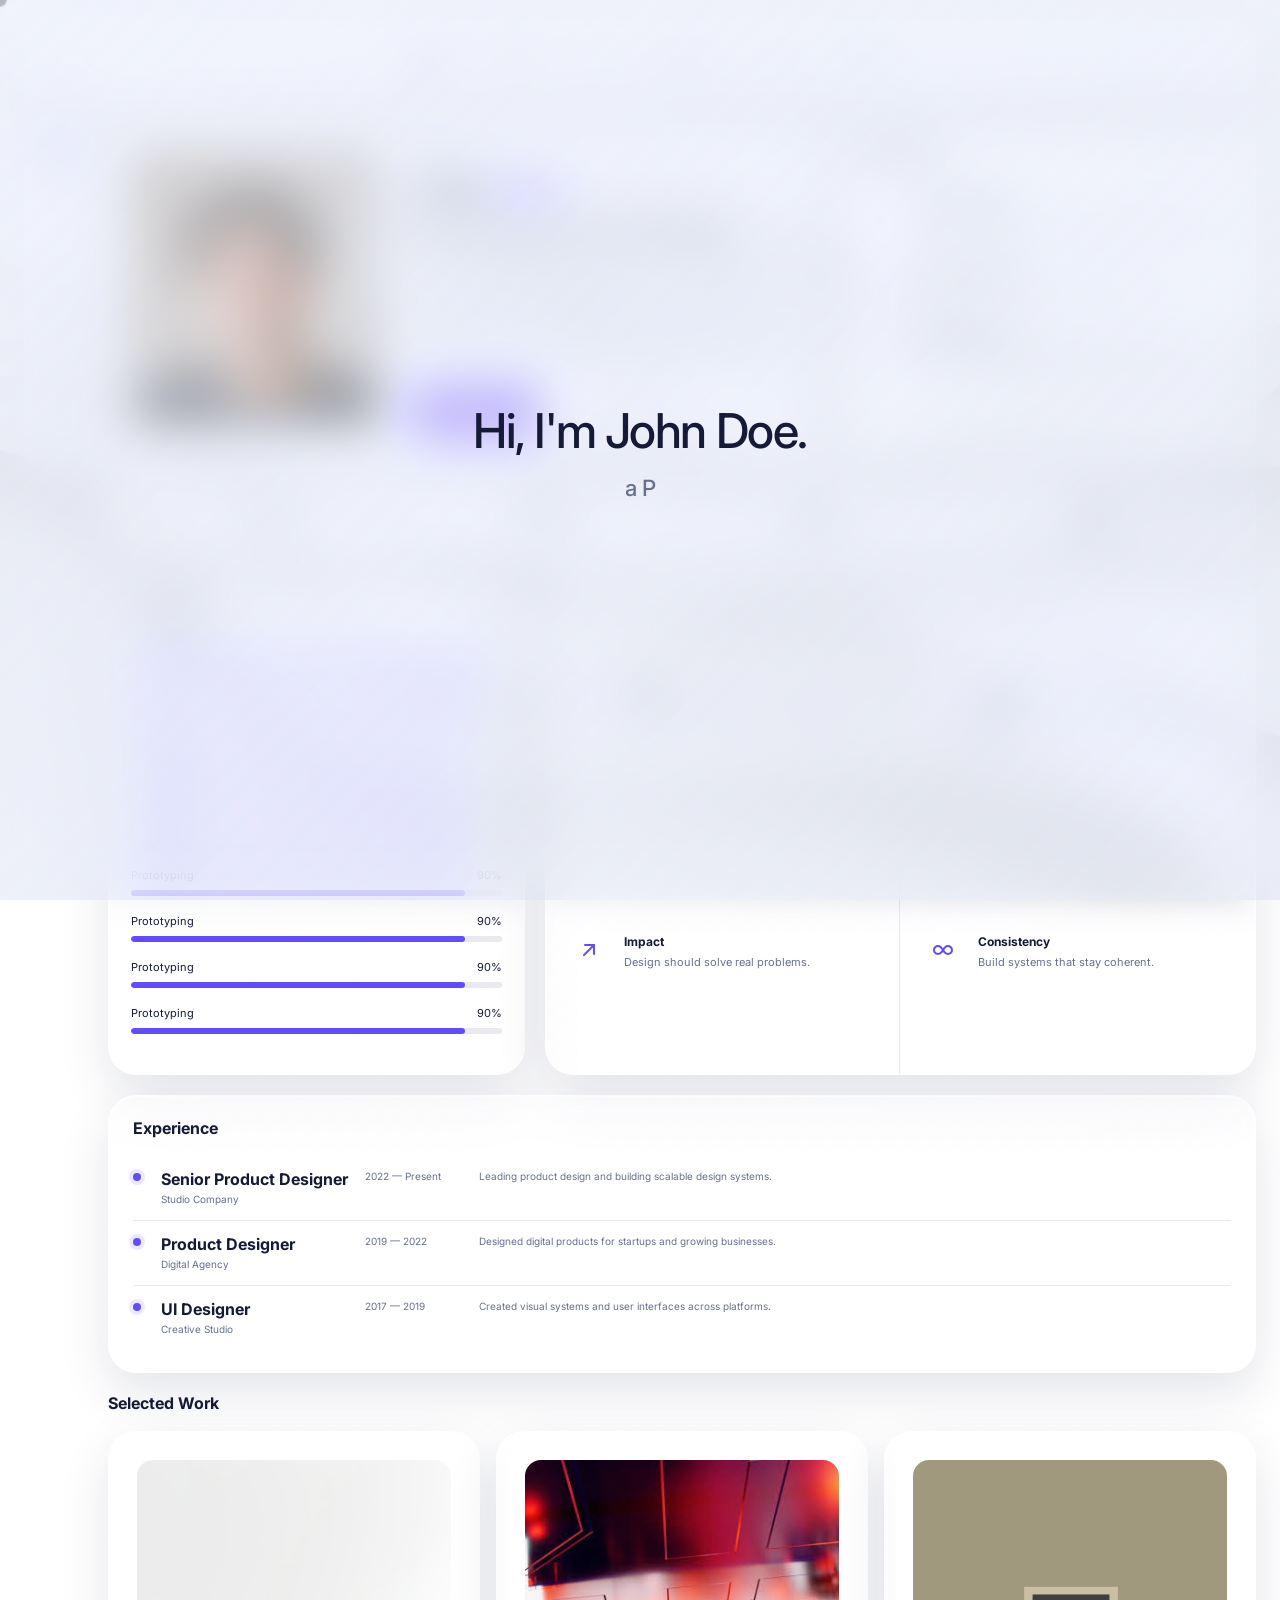
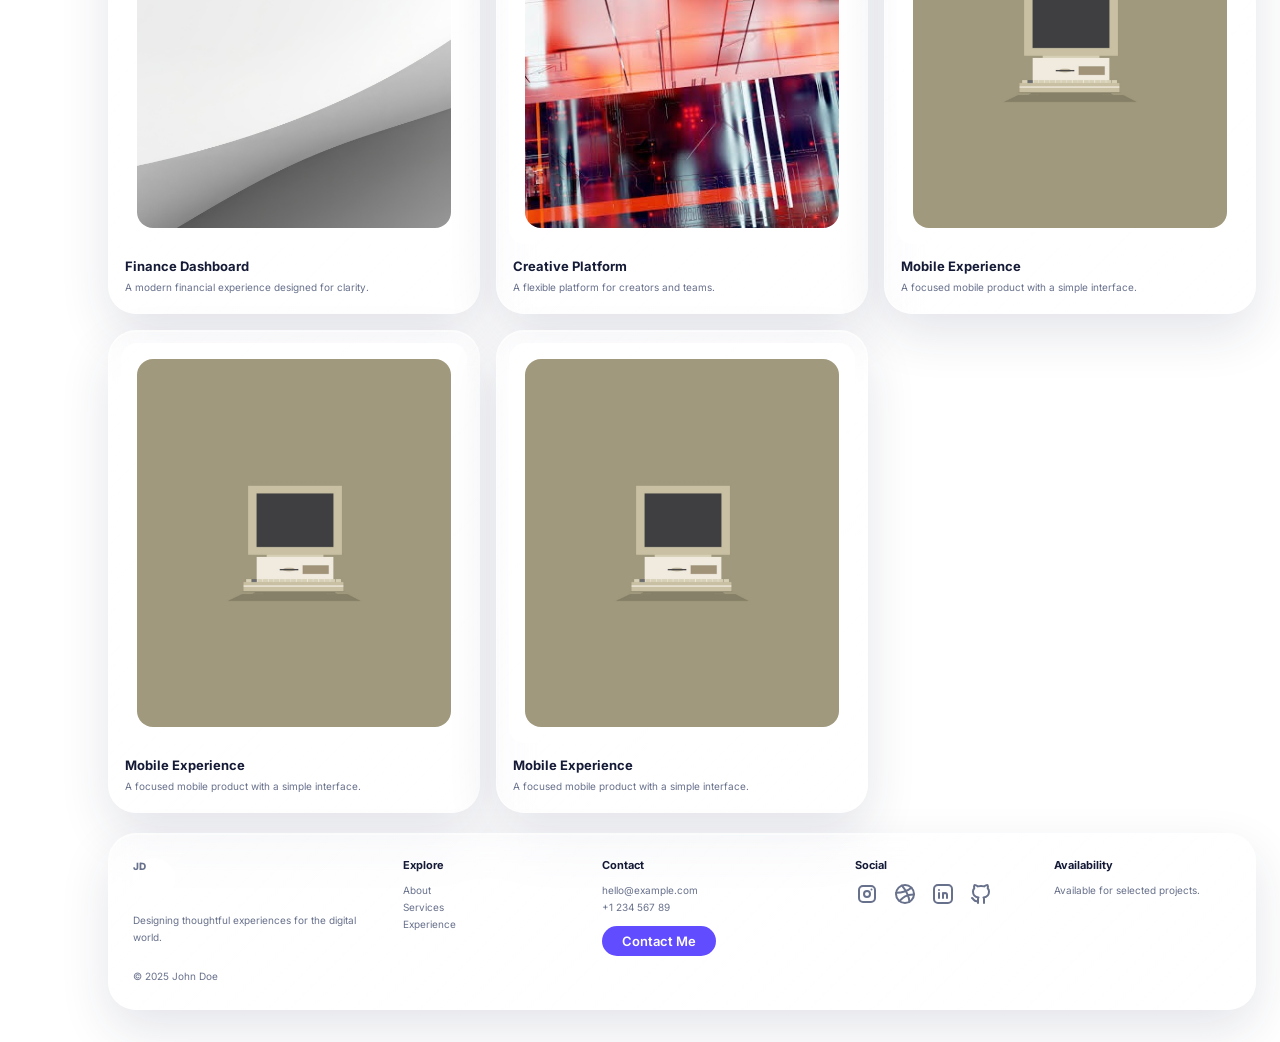
==== commit de2f5583: "add scroll progress" ====
--- a/index.html
+++ b/index.html
@@ -23,6 +23,11 @@
   </head>
 
   <body>
+    <!-- scroll progress -->
+    <div class="scroll-progress">
+      <span class="scroll-progress__glow"></span>
+    </div>
+
     <div id="loader" class="loader">
       <div class="loader-content">
         <p id="loaderLineOne" class="loader-line"></p>
@@ -297,7 +302,11 @@
               <div class="hero-photo">
                 <div class="photo-ring" aria-hidden="true"></div>
 
-                <img src="./assets/profile.png" alt="Profile portrait" />
+                <img
+                  src="./assets/profile.png"
+                  alt="Profile portrait"
+                  loading="lazy"
+                />
               </div>
 
               <div class="hero-copy">
@@ -787,7 +796,7 @@
             <div class="projects">
               <article class="project glass">
                 <div class="project-cover">
-                  <img src="./assets/bg.jpg" alt="Project 1" />
+                  <img src="./assets/bg.jpg" alt="Project 1" loading="lazy" />
                 </div>
 
                 <h3>Finance Dashboard</h3>
@@ -797,7 +806,7 @@
 
               <article class="project glass">
                 <div class="project-cover">
-                  <img src="./assets/bg2.jpg" alt="Project 2" />
+                  <img src="./assets/bg2.jpg" alt="Project 2" loading="lazy" />
                 </div>
 
                 <h3>Creative Platform</h3>
@@ -807,7 +816,7 @@
 
               <article class="project glass">
                 <div class="project-cover">
-                  <img src="./assets/bg3.jpg" alt="Project 3" />
+                  <img src="./assets/bg3.jpg" alt="Project 3" loading="lazy" />
                 </div>
 
                 <h3>Mobile Experience</h3>
@@ -817,7 +826,7 @@
 
               <article class="project glass">
                 <div class="project-cover">
-                  <img src="./assets/bg3.jpg" alt="Project 3" />
+                  <img src="./assets/bg3.jpg" alt="Project 3" loading="lazy" />
                 </div>
 
                 <h3>Mobile Experience</h3>
@@ -826,7 +835,7 @@
               </article>
               <article class="project glass">
                 <div class="project-cover">
-                  <img src="./assets/bg3.jpg" alt="Project 3" />
+                  <img src="./assets/bg3.jpg" alt="Project 3" loading="lazy" />
                 </div>
 
                 <h3>Mobile Experience</h3>
--- a/css/style.css
+++ b/css/style.css
@@ -17,6 +17,7 @@
   --muted-light: #8a92aa;
 
   --primary: #624cff;
+  --secondary: #4ca8ff;
   --primary-hover: #5139ed;
   --primary-soft: rgba(98, 76, 255, 0.12);
 
@@ -51,6 +52,7 @@
   --muted-light: #7d849e;
 
   --primary: #8b7dff;
+  --secondary: #6eb9ff;
   --primary-hover: #a096ff;
   --primary-soft: rgba(139, 125, 255, 0.16);
 
@@ -1638,13 +1640,13 @@
   left: 0;
   top: 0;
 
-  width: 20px;
-  height: 20px;
+  width: 15px;
+  height: 15px;
 
   border-radius: 50%;
 
-  background: rgba(255, 255, 255, 0.08);
-  border: 1px solid rgba(255, 255, 255, 0.35);
+  background: rgba(0, 0, 0, 0.24);
+  border: 1px solid rgba(255, 255, 255, 0.678);
 
   backdrop-filter: blur(10px);
   -webkit-backdrop-filter: blur(10px);
@@ -1656,8 +1658,34 @@
   z-index: 999999;
 
   transition:
-    width 0.15s,
-    height 0.15s,
-    background 0.15s,
-    border 0.15s;
-}
+    width 0.1s,
+    height 0.1s,
+    background 0.1s,
+    border 0.1s;
+}
+
+/* scroll progress */
+.scroll-progress {
+  position: fixed;
+  bottom: 0;
+  left: 0;
+
+  width: 0%;
+  height: 2px;
+
+  z-index: 99999;
+
+  background: linear-gradient(
+    90deg,
+    var(--primary),
+    var(--secondary),
+    var(--primary)
+  );
+
+  box-shadow:
+    0 0 10px rgba(59, 171, 246, 0.6),
+    0 0 25px rgba(82, 146, 248, 0.45),
+    0 0 40px rgba(117, 170, 255, 0.25);
+
+  border-radius: 999px;
+}
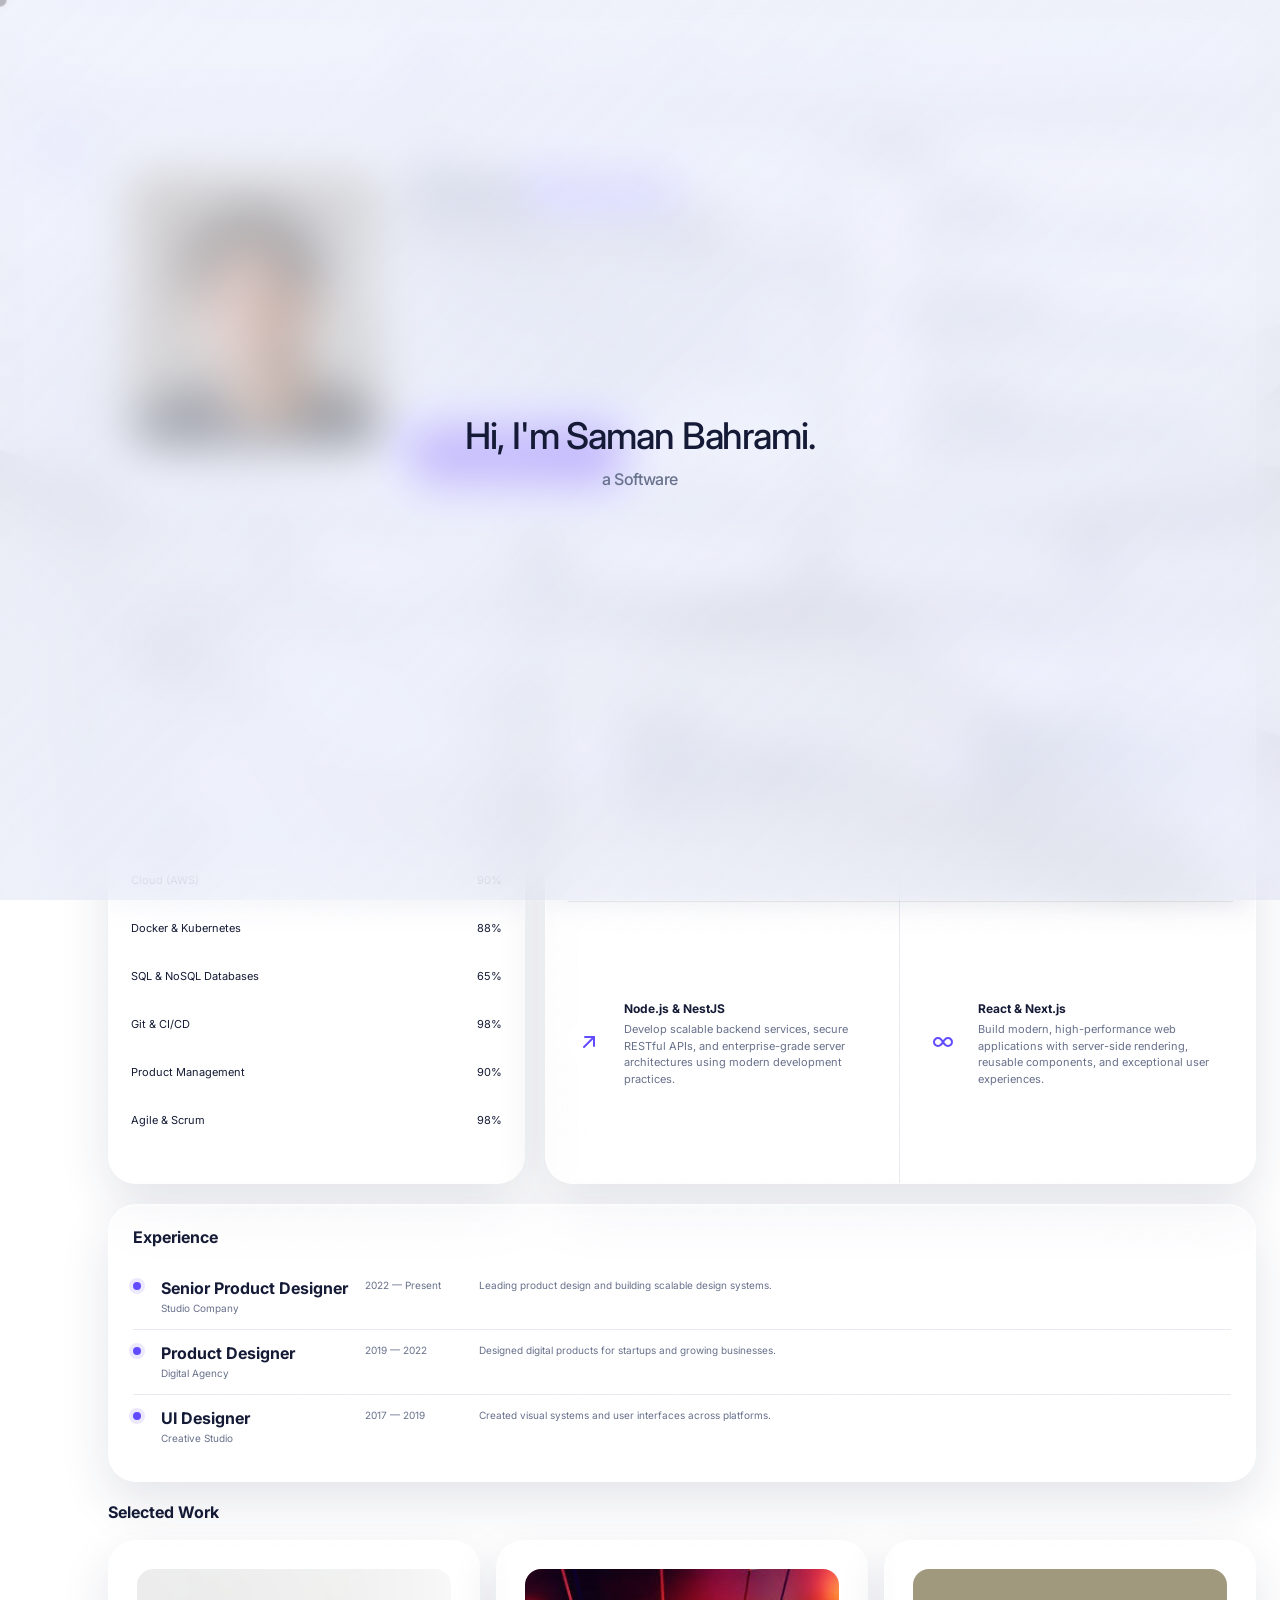
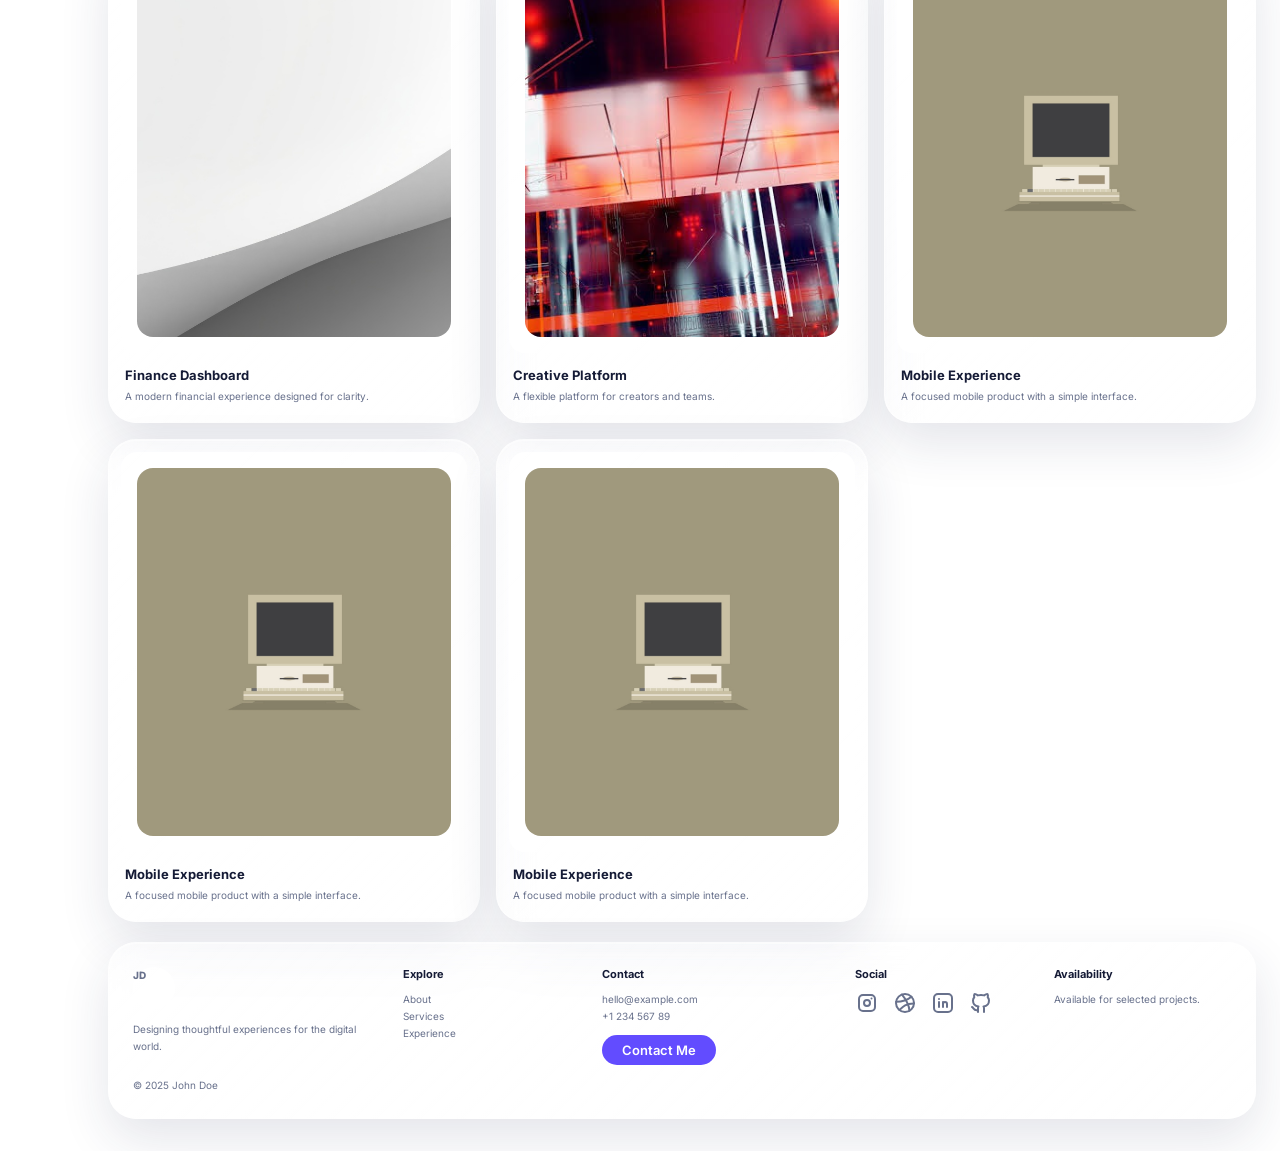
==== commit deb21332: "add some animate" ====
--- a/index.html
+++ b/index.html
@@ -28,11 +28,12 @@
       <span class="scroll-progress__glow"></span>
     </div>
 
+    <!-- loader page -->
     <div id="loader" class="loader">
       <div class="loader-content">
         <p id="loaderLineOne" class="loader-line"></p>
 
-        <p id="loaderLineTwo" class="loader-line"></p>
+        <p id="loaderLineTwo" class="loader-line loader-line-smaller"></p>
       </div>
     </div>
 
@@ -313,24 +314,25 @@
                 <span class="eyebrow"> Hello, I'm </span>
 
                 <h1>
-                  John
-                  <strong> Doe </strong>
+                  Saman
+                  <strong> Bahrami </strong>
                 </h1>
 
-                <h2>Product Designer &amp; Creative Developer</h2>
+                <h2>Software Engineer & Product Manager</h2>
 
                 <p>
-                  I design and build thoughtful digital experiences with a focus
-                  on clarity, usability and visual quality. I design and build
-                  thoughtful digital experiences with a focus on clarity,
-                  usability and visual quality. I design and build thoughtful
-                  digital experiences with a focus on clarity, usability and
-                  visual quality.
+                  I am a Software Engineer and Product Manager with a passion
+                  for building scalable, user-centered digital products. I enjoy
+                  bridging the gap between technology and business by
+                  transforming ideas into practical solutions. With a strong
+                  focus on software architecture, product strategy, and user
+                  experience, I strive to deliver high-quality products that
+                  create real value for users and organizations.
                 </p>
 
                 <div class="actions">
                   <a href="#contact" class="primary-btn">
-                    Let's talk
+                    Download My Resume
                     <span aria-hidden="true">
                       <svg
                         xmlns="http://www.w3.org/2000/svg"
@@ -400,10 +402,12 @@
                 </span>
 
                 <div>
-                  <b> Product Design </b>
+                  <b> Product Strategy </b>
 
                   <p>
-                    Interfaces and experiences that feel clear and intuitive.
+                    Define product vision, prioritize features, and align
+                    business goals with user needs to deliver impactful digital
+                    products.
                   </p>
                 </div>
               </article>
@@ -431,9 +435,12 @@
                 </span>
 
                 <div>
-                  <b> Web Development </b>
-
-                  <p>Fast, responsive and scalable digital products.</p>
+                  <b> Software Architecture </b>
+
+                  <p>
+                    Design scalable, secure, and maintainable software systems
+                    using modern technologies and engineering best practices.
+                  </p>
                 </div>
               </article>
 
@@ -457,9 +464,13 @@
                 </span>
 
                 <div>
-                  <b> Design Systems </b>
-
-                  <p>Consistent systems that scale with your product.</p>
+                  <b> Team Leadership </b>
+
+                  <p>
+                    Collaborate with cross-functional teams, streamline
+                    development processes, and ensure successful product
+                    delivery from concept to launch.
+                  </p>
                 </div>
               </article>
             </section>
@@ -491,7 +502,7 @@
             <div>
               <b> 12 </b>
 
-              <span> Awards </span>
+              <span> Testimonials </span>
             </div>
           </section>
 
@@ -507,104 +518,116 @@
 
               <div class="skill">
                 <div>
-                  <span> Product Design </span>
+                  <span> JavaScript / TypeScript </span>
 
                   <span> 95% </span>
                 </div>
 
                 <i>
-                  <em style="width: 95%"></em>
+                  <em data-width="95"></em>
                 </i>
               </div>
 
               <div class="skill">
                 <div>
-                  <span> UI / UX </span>
-
-                  <span> 92% </span>
+                  <span> React / Next </span>
+
+                  <span> 80% </span>
                 </div>
 
                 <i>
-                  <em style="width: 92%"></em>
+                  <em data-width="80"></em>
                 </i>
               </div>
 
               <div class="skill">
                 <div>
-                  <span> Frontend </span>
+                  <span> Node.js </span>
+
+                  <span> 90% </span>
+                </div>
+
+                <i>
+                  <em data-width="90"></em>
+                </i>
+              </div>
+
+              <div class="skill">
+                <div>
+                  <span> System Design </span>
+
+                  <span> 78% </span>
+                </div>
+
+                <i>
+                  <em data-width="78"></em>
+                </i>
+              </div>
+              <div class="skill">
+                <div>
+                  <span> Cloud (AWS) </span>
+
+                  <span> 90% </span>
+                </div>
+
+                <i>
+                  <em data-width="90"></em>
+                </i>
+              </div>
+              <div class="skill">
+                <div>
+                  <span> Docker & Kubernetes </span>
 
                   <span> 88% </span>
                 </div>
 
                 <i>
-                  <em style="width: 88%"></em>
+                  <em data-width="88"></em>
                 </i>
               </div>
-
               <div class="skill">
                 <div>
-                  <span> Prototyping </span>
+                  <span> SQL & NoSQL Databases </span>
+
+                  <span> 65% </span>
+                </div>
+
+                <i>
+                  <em data-width="65"></em>
+                </i>
+              </div>
+              <div class="skill">
+                <div>
+                  <span> Git & CI/CD </span>
+
+                  <span> 98% </span>
+                </div>
+
+                <i>
+                  <em data-width="98"></em>
+                </i>
+              </div>
+              <div class="skill">
+                <div>
+                  <span> Product Management </span>
 
                   <span> 90% </span>
                 </div>
 
                 <i>
-                  <em style="width: 90%"></em>
+                  <em data-width="90"></em>
                 </i>
               </div>
+
               <div class="skill">
                 <div>
-                  <span> Prototyping </span>
-
-                  <span> 90% </span>
+                  <span> Agile & Scrum </span>
+
+                  <span> 98% </span>
                 </div>
 
                 <i>
-                  <em style="width: 90%"></em>
-                </i>
-              </div>
-              <div class="skill">
-                <div>
-                  <span> Prototyping </span>
-
-                  <span> 90% </span>
-                </div>
-
-                <i>
-                  <em style="width: 90%"></em>
-                </i>
-              </div>
-              <div class="skill">
-                <div>
-                  <span> Prototyping </span>
-
-                  <span> 90% </span>
-                </div>
-
-                <i>
-                  <em style="width: 90%"></em>
-                </i>
-              </div>
-              <div class="skill">
-                <div>
-                  <span> Prototyping </span>
-
-                  <span> 90% </span>
-                </div>
-
-                <i>
-                  <em style="width: 90%"></em>
-                </i>
-              </div>
-              <div class="skill">
-                <div>
-                  <span> Prototyping </span>
-
-                  <span> 90% </span>
-                </div>
-
-                <i>
-                  <em style="width: 90%"></em>
+                  <em data-width="98"></em>
                 </i>
               </div>
             </article>
@@ -635,9 +658,13 @@
                 </span>
 
                 <div>
-                  <b> Clarity </b>
-
-                  <p>Make every interaction easy to understand.</p>
+                  <b> AWS & Docker </b>
+
+                  <p>
+                    Deploy, monitor, and scale cloud-native applications with
+                    containerized environments, automated workflows, and
+                    reliable infrastructure.
+                  </p>
                 </div>
               </div>
 
@@ -663,9 +690,13 @@
                 </span>
 
                 <div>
-                  <b> Simplicity </b>
-
-                  <p>Remove what does not add meaningful value.</p>
+                  <b> Product Strategy & Agile </b>
+
+                  <p>
+                    Lead product planning, define roadmaps, prioritize features,
+                    and coordinate cross-functional teams to deliver valuable
+                    software efficiently.
+                  </p>
                 </div>
               </div>
 
@@ -690,9 +721,13 @@
                 </span>
 
                 <div>
-                  <b> Impact </b>
-
-                  <p>Design should solve real problems.</p>
+                  <b> Node.js & NestJS </b>
+
+                  <p>
+                    Develop scalable backend services, secure RESTful APIs, and
+                    enterprise-grade server architectures using modern
+                    development practices.
+                  </p>
                 </div>
               </div>
 
@@ -718,9 +753,13 @@
                 </span>
 
                 <div>
-                  <b> Consistency </b>
-
-                  <p>Build systems that stay coherent.</p>
+                  <b> React & Next.js </b>
+
+                  <p>
+                    Build modern, high-performance web applications with
+                    server-side rendering, reusable components, and exceptional
+                    user experiences.
+                  </p>
                 </div>
               </div>
             </article>
--- a/css/style.css
+++ b/css/style.css
@@ -721,12 +721,10 @@
 /* =========================================================
    SKILLS SECTION
 ========================================================= */
-
 .skills-row {
   margin-top: 20px;
 
   display: grid;
-
   grid-template-columns:
     minmax(270px, 0.85fr)
     minmax(0, 1.45fr);
@@ -736,7 +734,6 @@
 
 .expertise {
   padding: 22px;
-
   border-radius: var(--radius-xl);
 }
 
@@ -747,32 +744,41 @@
 .skill > div {
   display: flex;
   justify-content: space-between;
+  align-items: center;
 
   margin-bottom: 8px;
 
   font-size: 11px;
 }
+
+/* Track */
 
 .skill i {
   display: block;
 
-  height: 6px;
+  width: 100%;
+  height: 8px;
+
+  background: rgba(255, 255, 255, 0.08);
+
+  border-radius: 999px;
 
   overflow: hidden;
-
-  border-radius: 10px;
-
-  background: var(--line);
-}
-
-.skill em {
+}
+
+/* Progress */
+
+.skill i em {
   display: block;
 
-  height: 100%;
+  width: 0;
+  height: 50%;
 
   border-radius: inherit;
 
-  background: var(--primary);
+  background: linear-gradient(90deg, var(--primary), var(--secondary));
+
+  transition: width 1.2s cubic-bezier(0.22, 1, 0.36, 1);
 }
 
 /* =========================================================
@@ -1648,20 +1654,14 @@
   background: rgba(0, 0, 0, 0.24);
   border: 1px solid rgba(255, 255, 255, 0.678);
 
-  backdrop-filter: blur(10px);
-  -webkit-backdrop-filter: blur(10px);
+  backdrop-filter: blur(1px);
+  -webkit-backdrop-filter: blur(1px);
 
   pointer-events: none;
 
   transform: translate(-50%, -50%);
 
   z-index: 999999;
-
-  transition:
-    width 0.1s,
-    height 0.1s,
-    background 0.1s,
-    border 0.1s;
 }
 
 /* scroll progress */
--- a/css/loading.css
+++ b/css/loading.css
@@ -84,7 +84,7 @@
 
   color: var(--text);
 
-  font-size: clamp(1.5rem, 4vw, 3rem);
+  font-size: clamp(1.3rem, 3vw, 2.3rem);
 
   font-weight: 500;
 
@@ -98,7 +98,7 @@
 
   color: var(--muted);
 
-  font-size: clamp(1rem, 2vw, 1.4rem);
+  font-size: clamp(0.9rem, 1.5vw, 1rem);
 }
 
 /* =========================================
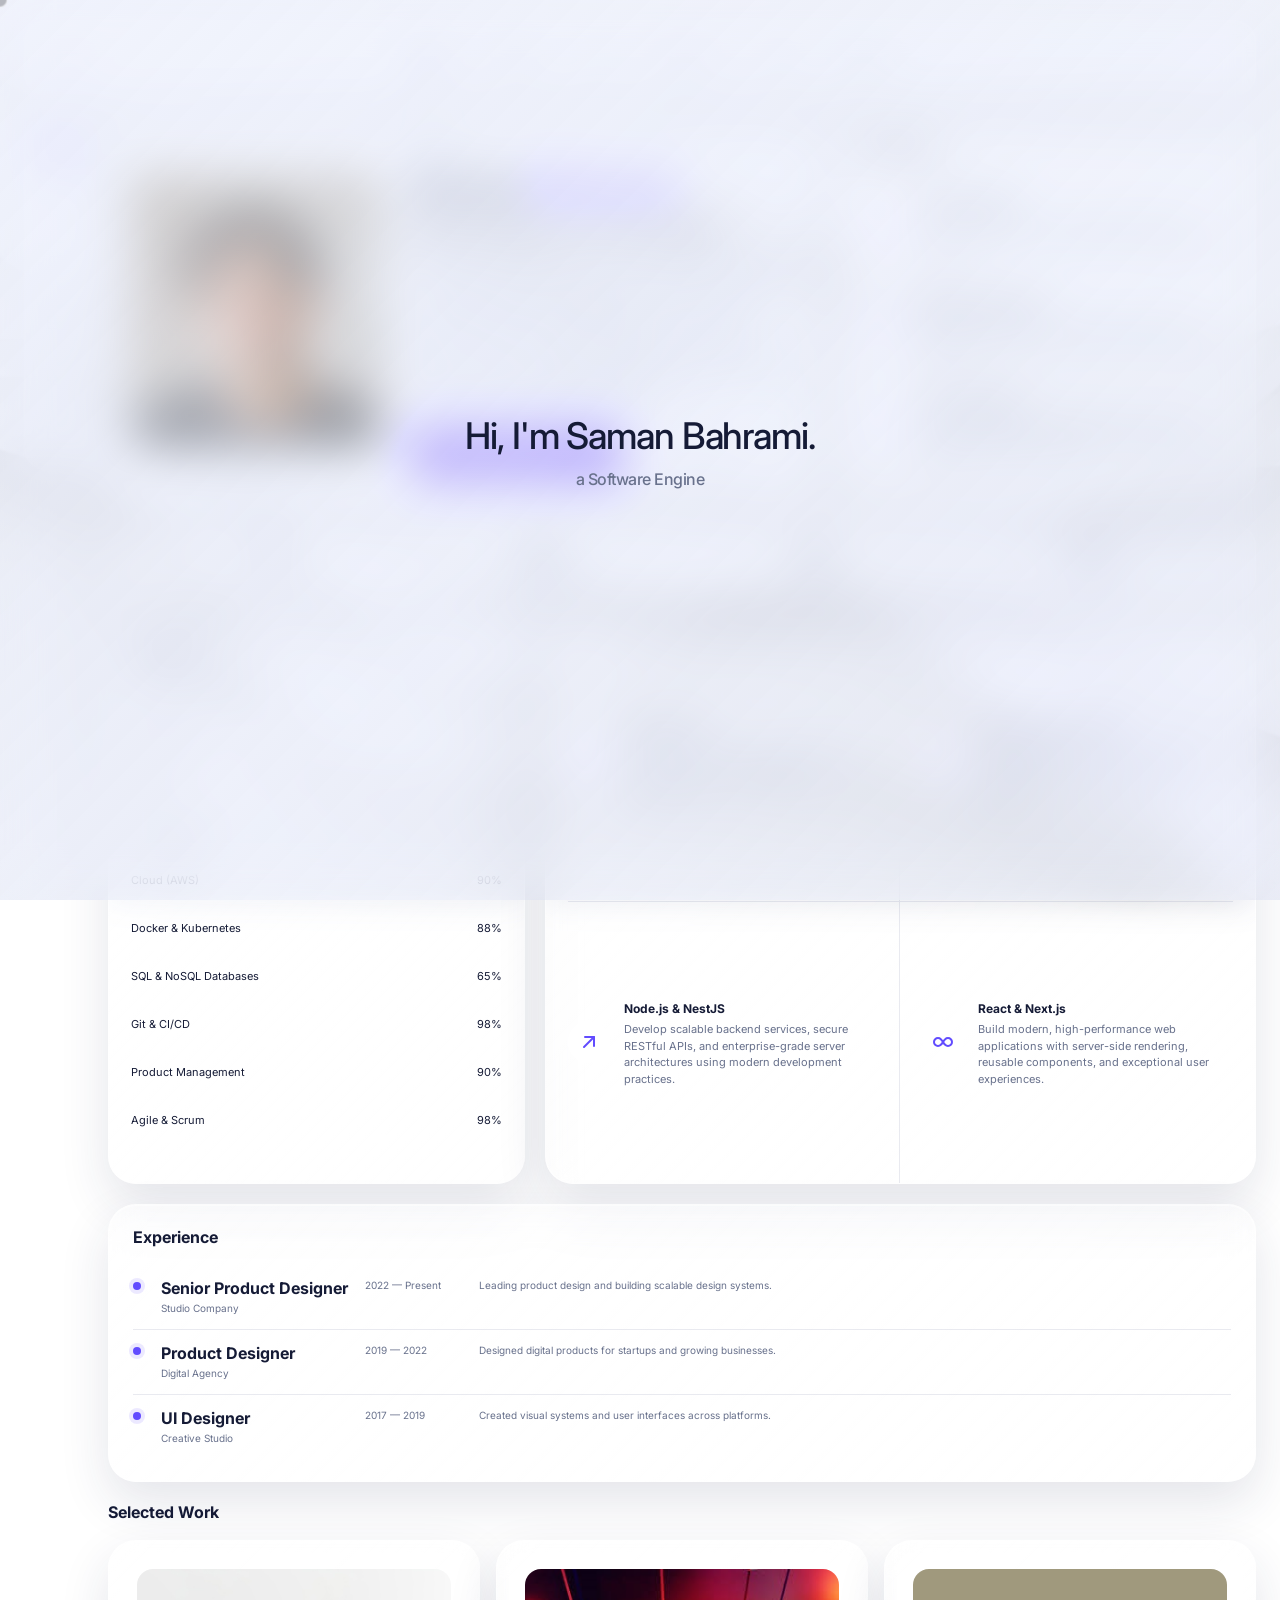
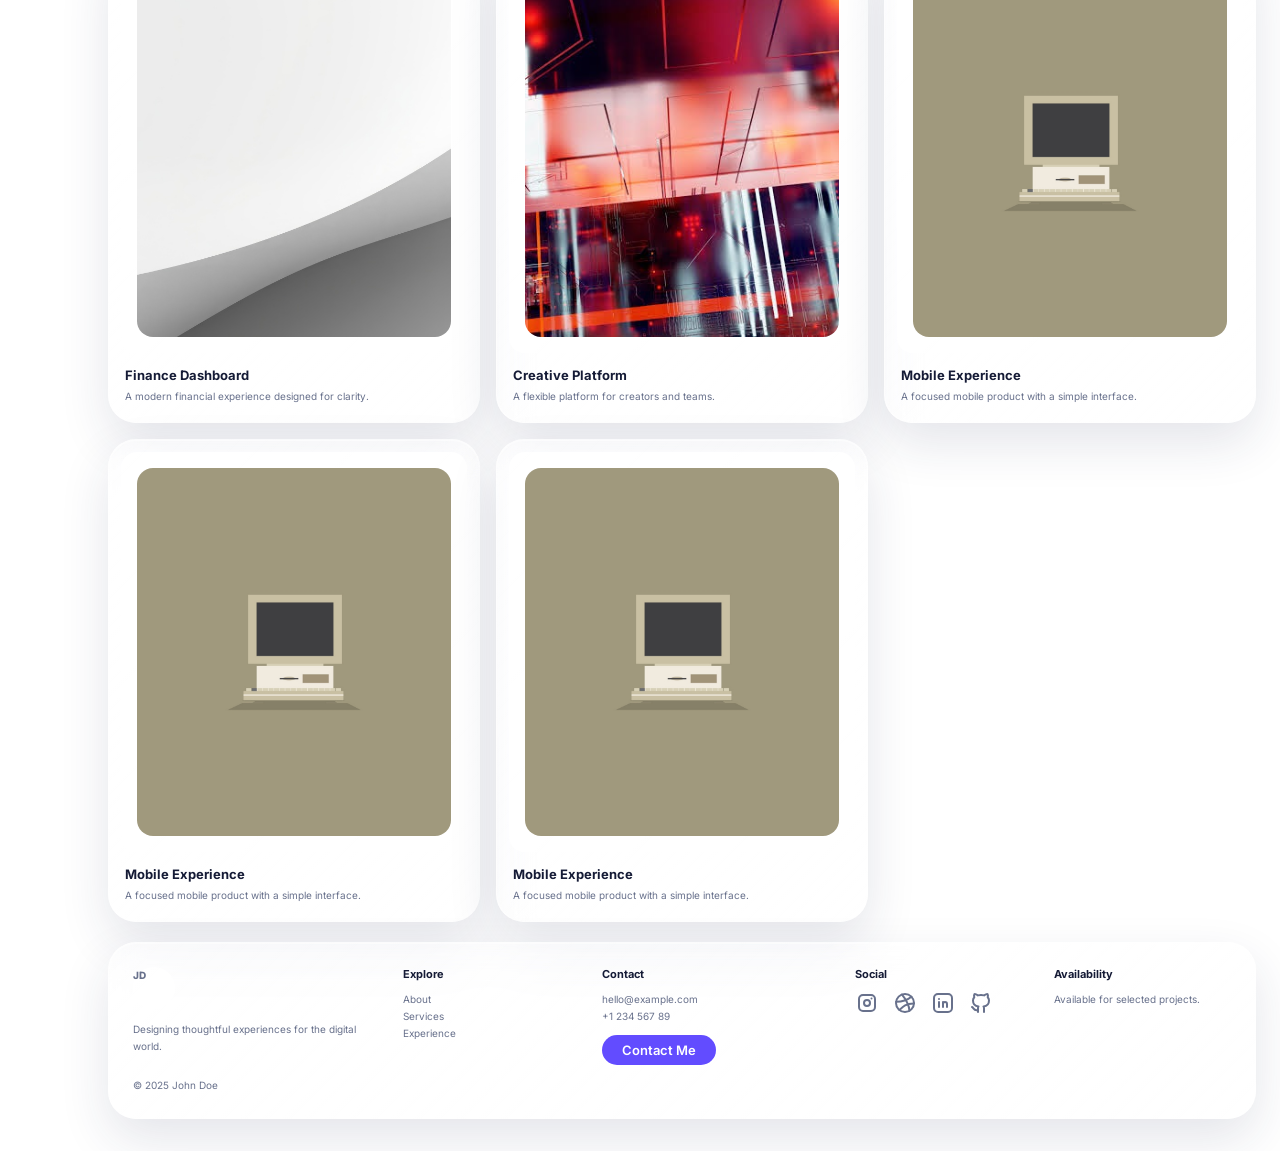
==== commit 5d599ee4: "add comment" ====
--- a/index.html
+++ b/index.html
@@ -18,6 +18,7 @@
       rel="stylesheet"
     />
 
+    <!-- styles -->
     <link rel="stylesheet" href="./css/style.css" />
     <link rel="stylesheet" href="./css/loading.css" />
   </head>
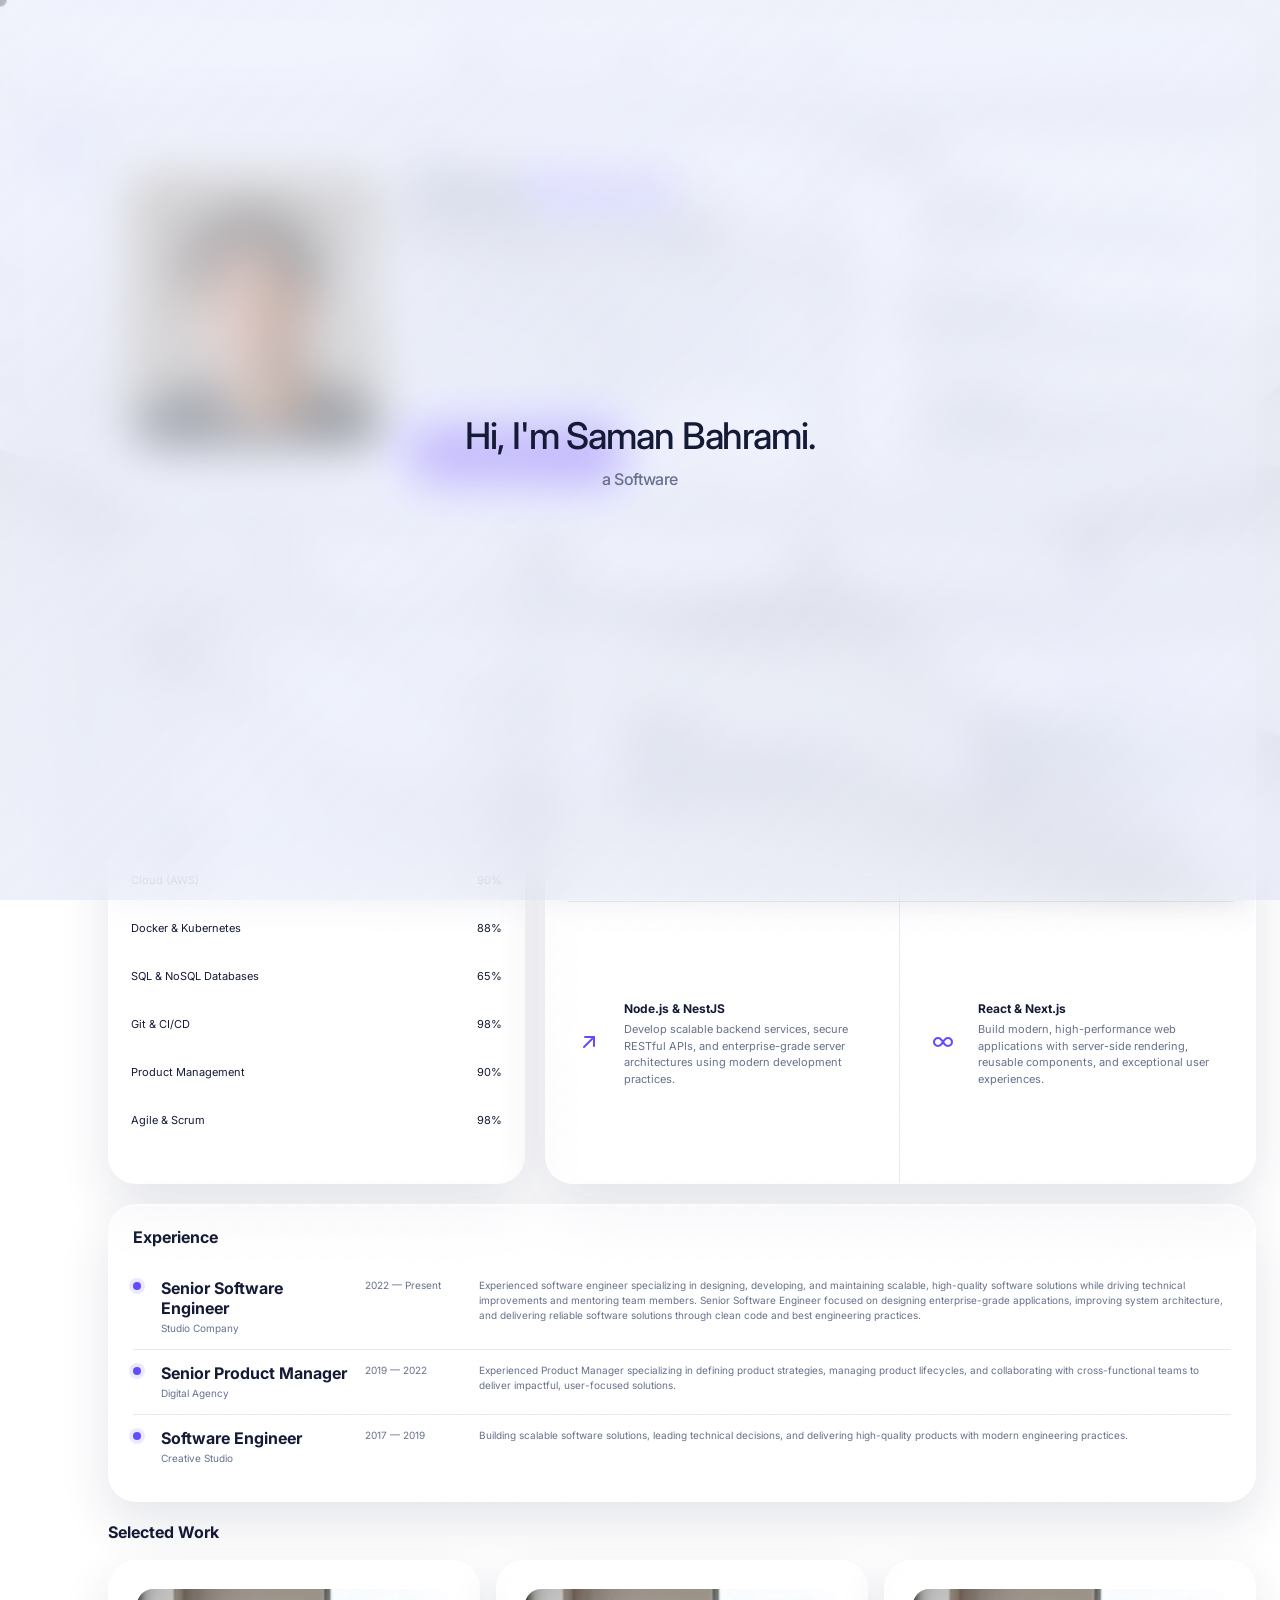
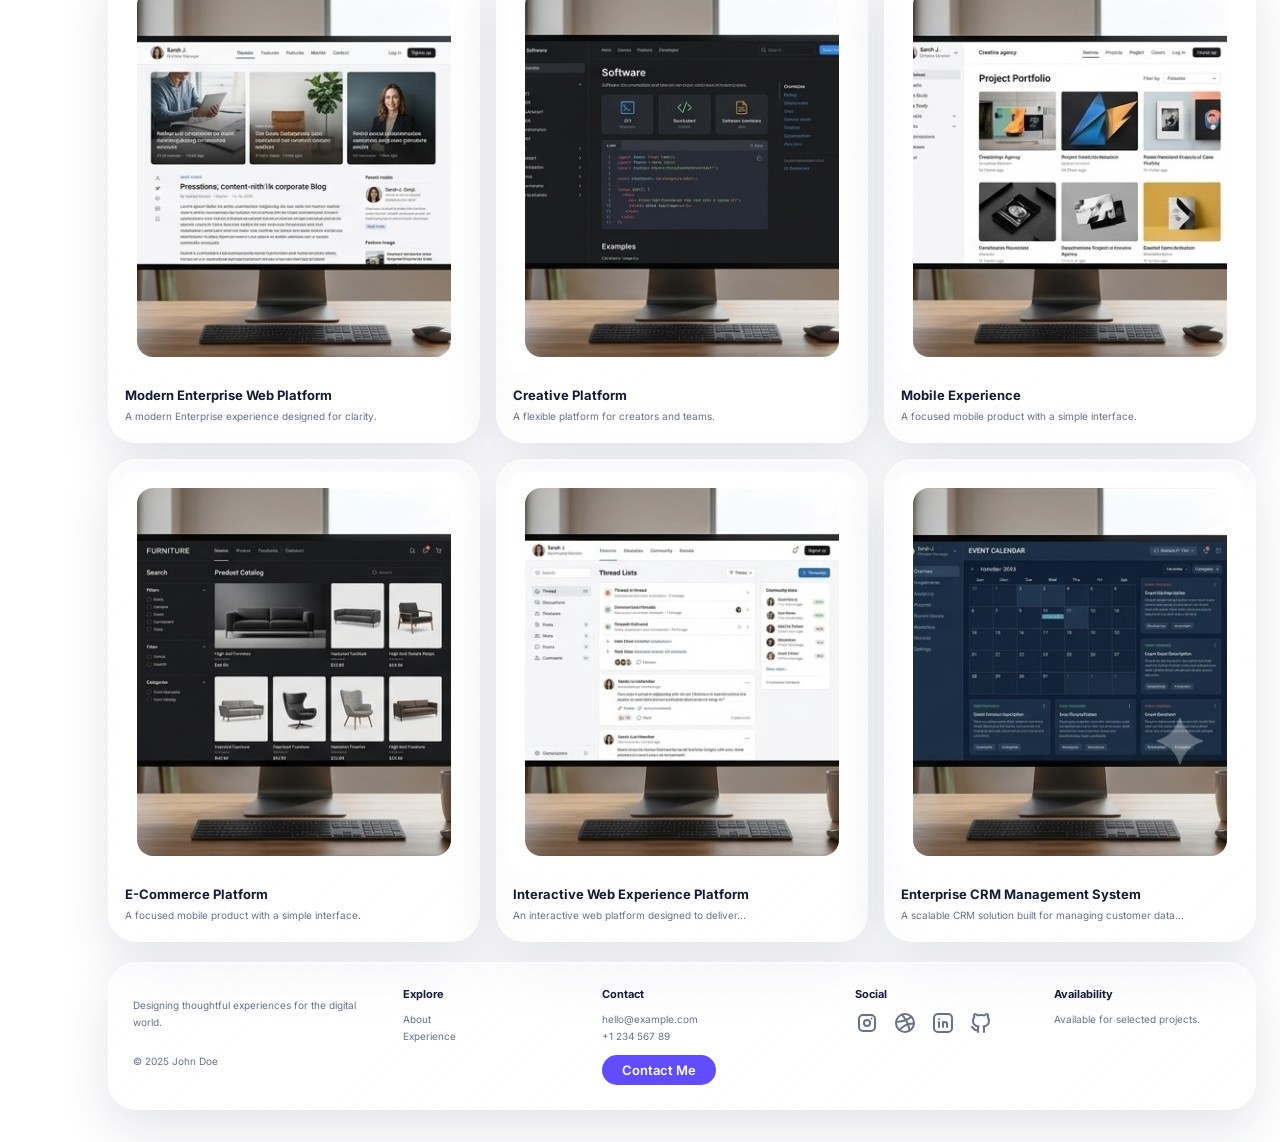
==== commit 95fe7201: "complete the content of eng version" ====
--- a/index.html
+++ b/index.html
@@ -44,15 +44,13 @@
 
     <header class="topbar glass">
       <a href="#home" class="brand" aria-label="Go to homepage">
-        <span>JD</span>
+        <span>SB</span>
       </a>
 
       <!-- Desktop Navigation -->
 
       <nav class="desktop-nav nav" aria-label="Main navigation">
         <a href="#home" class="active"> Home </a>
-
-        <a href="#services"> Services </a>
 
         <a href="#skill"> Skill </a>
 
@@ -172,32 +170,6 @@
             </svg>
           </a>
 
-          <a href="#services" aria-label="Services">
-            <svg
-              xmlns="http://www.w3.org/2000/svg"
-              width="24"
-              height="24"
-              viewBox="0 0 24 24"
-              fill="none"
-              stroke="currentColor"
-              stroke-width="2"
-              stroke-linecap="round"
-              stroke-linejoin="round"
-              class="icon icon-tabler icons-tabler-outline icon-tabler-grid-dots"
-            >
-              <path stroke="none" d="M0 0h24v24H0z" fill="none" />
-              <path d="M4 5a1 1 0 1 0 2 0a1 1 0 1 0 -2 0" />
-              <path d="M11 5a1 1 0 1 0 2 0a1 1 0 1 0 -2 0" />
-              <path d="M18 5a1 1 0 1 0 2 0a1 1 0 1 0 -2 0" />
-              <path d="M4 12a1 1 0 1 0 2 0a1 1 0 1 0 -2 0" />
-              <path d="M11 12a1 1 0 1 0 2 0a1 1 0 1 0 -2 0" />
-              <path d="M18 12a1 1 0 1 0 2 0a1 1 0 1 0 -2 0" />
-              <path d="M4 19a1 1 0 1 0 2 0a1 1 0 1 0 -2 0" />
-              <path d="M11 19a1 1 0 1 0 2 0a1 1 0 1 0 -2 0" />
-              <path d="M18 19a1 1 0 1 0 2 0a1 1 0 1 0 -2 0" />
-            </svg>
-          </a>
-
           <a href="#skill" aria-label="Skill">
             <svg
               xmlns="http://www.w3.org/2000/svg"
@@ -376,9 +348,7 @@
               </div>
             </article>
 
-            <!-- Services -->
-
-            <section id="services" class="services glass">
+            <section class="services glass">
               <h2>What I do</h2>
 
               <article class="service">
@@ -779,7 +749,7 @@
               <span class="timeline-dot" aria-hidden="true"></span>
 
               <div>
-                <b> Senior Product Designer </b>
+                <b> Senior Software Engineer </b>
 
                 <small> Studio Company </small>
               </div>
@@ -787,7 +757,13 @@
               <time> 2022 — Present </time>
 
               <p>
-                Leading product design and building scalable design systems.
+                Experienced software engineer specializing in designing,
+                developing, and maintaining scalable, high-quality software
+                solutions while driving technical improvements and mentoring
+                team members. Senior Software Engineer focused on designing
+                enterprise-grade applications, improving system architecture,
+                and delivering reliable software solutions through clean code
+                and best engineering practices.
               </p>
             </article>
 
@@ -795,7 +771,7 @@
               <span class="timeline-dot" aria-hidden="true"></span>
 
               <div>
-                <b> Product Designer </b>
+                <b> Senior Product Manager </b>
 
                 <small> Digital Agency </small>
               </div>
@@ -803,7 +779,10 @@
               <time> 2019 — 2022 </time>
 
               <p>
-                Designed digital products for startups and growing businesses.
+                Experienced Product Manager specializing in defining product
+                strategies, managing product lifecycles, and collaborating with
+                cross-functional teams to deliver impactful, user-focused
+                solutions.
               </p>
             </article>
 
@@ -811,7 +790,7 @@
               <span class="timeline-dot" aria-hidden="true"></span>
 
               <div>
-                <b> UI Designer </b>
+                <b> Software Engineer </b>
 
                 <small> Creative Studio </small>
               </div>
@@ -819,7 +798,9 @@
               <time> 2017 — 2019 </time>
 
               <p>
-                Created visual systems and user interfaces across platforms.
+                Building scalable software solutions, leading technical
+                decisions, and delivering high-quality products with modern
+                engineering practices.
               </p>
             </article>
           </section>
@@ -836,17 +817,25 @@
             <div class="projects">
               <article class="project glass">
                 <div class="project-cover">
-                  <img src="./assets/bg.jpg" alt="Project 1" loading="lazy" />
-                </div>
-
-                <h3>Finance Dashboard</h3>
-
-                <p>A modern financial experience designed for clarity.</p>
+                  <img
+                    src="./assets/sample/sa01.jpg"
+                    alt="Project 1"
+                    loading="lazy"
+                  />
+                </div>
+
+                <h3>Modern Enterprise Web Platform</h3>
+
+                <p>A modern Enterprise experience designed for clarity.</p>
               </article>
 
               <article class="project glass">
                 <div class="project-cover">
-                  <img src="./assets/bg2.jpg" alt="Project 2" loading="lazy" />
+                  <img
+                    src="./assets/sample/sa02.jpg"
+                    alt="Project 2"
+                    loading="lazy"
+                  />
                 </div>
 
                 <h3>Creative Platform</h3>
@@ -856,7 +845,11 @@
 
               <article class="project glass">
                 <div class="project-cover">
-                  <img src="./assets/bg3.jpg" alt="Project 3" loading="lazy" />
+                  <img
+                    src="./assets/sample/sa03.jpg"
+                    alt="Project 3"
+                    loading="lazy"
+                  />
                 </div>
 
                 <h3>Mobile Experience</h3>
@@ -866,21 +859,45 @@
 
               <article class="project glass">
                 <div class="project-cover">
-                  <img src="./assets/bg3.jpg" alt="Project 3" loading="lazy" />
-                </div>
-
-                <h3>Mobile Experience</h3>
+                  <img
+                    src="./assets/sample/sa04.jpg"
+                    alt="Project 3"
+                    loading="lazy"
+                  />
+                </div>
+
+                <h3>E-Commerce Platform</h3>
 
                 <p>A focused mobile product with a simple interface.</p>
+              </article>
+
+              <article class="project glass">
+                <div class="project-cover">
+                  <img
+                    src="./assets/sample/sa05.jpg"
+                    alt="Project 3"
+                    loading="lazy"
+                  />
+                </div>
+
+                <h3>Interactive Web Experience Platform</h3>
+
+                <p>An interactive web platform designed to deliver...</p>
               </article>
               <article class="project glass">
                 <div class="project-cover">
-                  <img src="./assets/bg3.jpg" alt="Project 3" loading="lazy" />
-                </div>
-
-                <h3>Mobile Experience</h3>
-
-                <p>A focused mobile product with a simple interface.</p>
+                  <img
+                    src="./assets/sample/sa06.jpg"
+                    alt="Project 3"
+                    loading="lazy"
+                  />
+                </div>
+
+                <h3>Enterprise CRM Management System</h3>
+
+                <p>
+                  A scalable CRM solution built for managing customer data...
+                </p>
               </article>
             </div>
           </section>
@@ -891,10 +908,6 @@
 
           <footer id="contact" class="footer glass">
             <div>
-              <a href="#home" class="brand footer-brand">
-                <span> JD </span>
-              </a>
-
               <p>Designing thoughtful experiences for the digital world.</p>
 
               <small> © 2025 John Doe </small>
@@ -904,8 +917,6 @@
               <h3>Explore</h3>
 
               <a href="#about"> About </a>
-
-              <a href="#services"> Services </a>
 
               <a href="#experience"> Experience </a>
             </div>
@@ -1056,8 +1067,6 @@
 
       <a href="#about"> About </a>
 
-      <a href="#services"> Services </a>
-
       <a href="#experience"> Experience </a>
 
       <a href="#work"> Work </a>
--- a/css/style.css
+++ b/css/style.css
@@ -1671,7 +1671,7 @@
   left: 0;
 
   width: 0%;
-  height: 2px;
+  height: 3px;
 
   z-index: 99999;
 
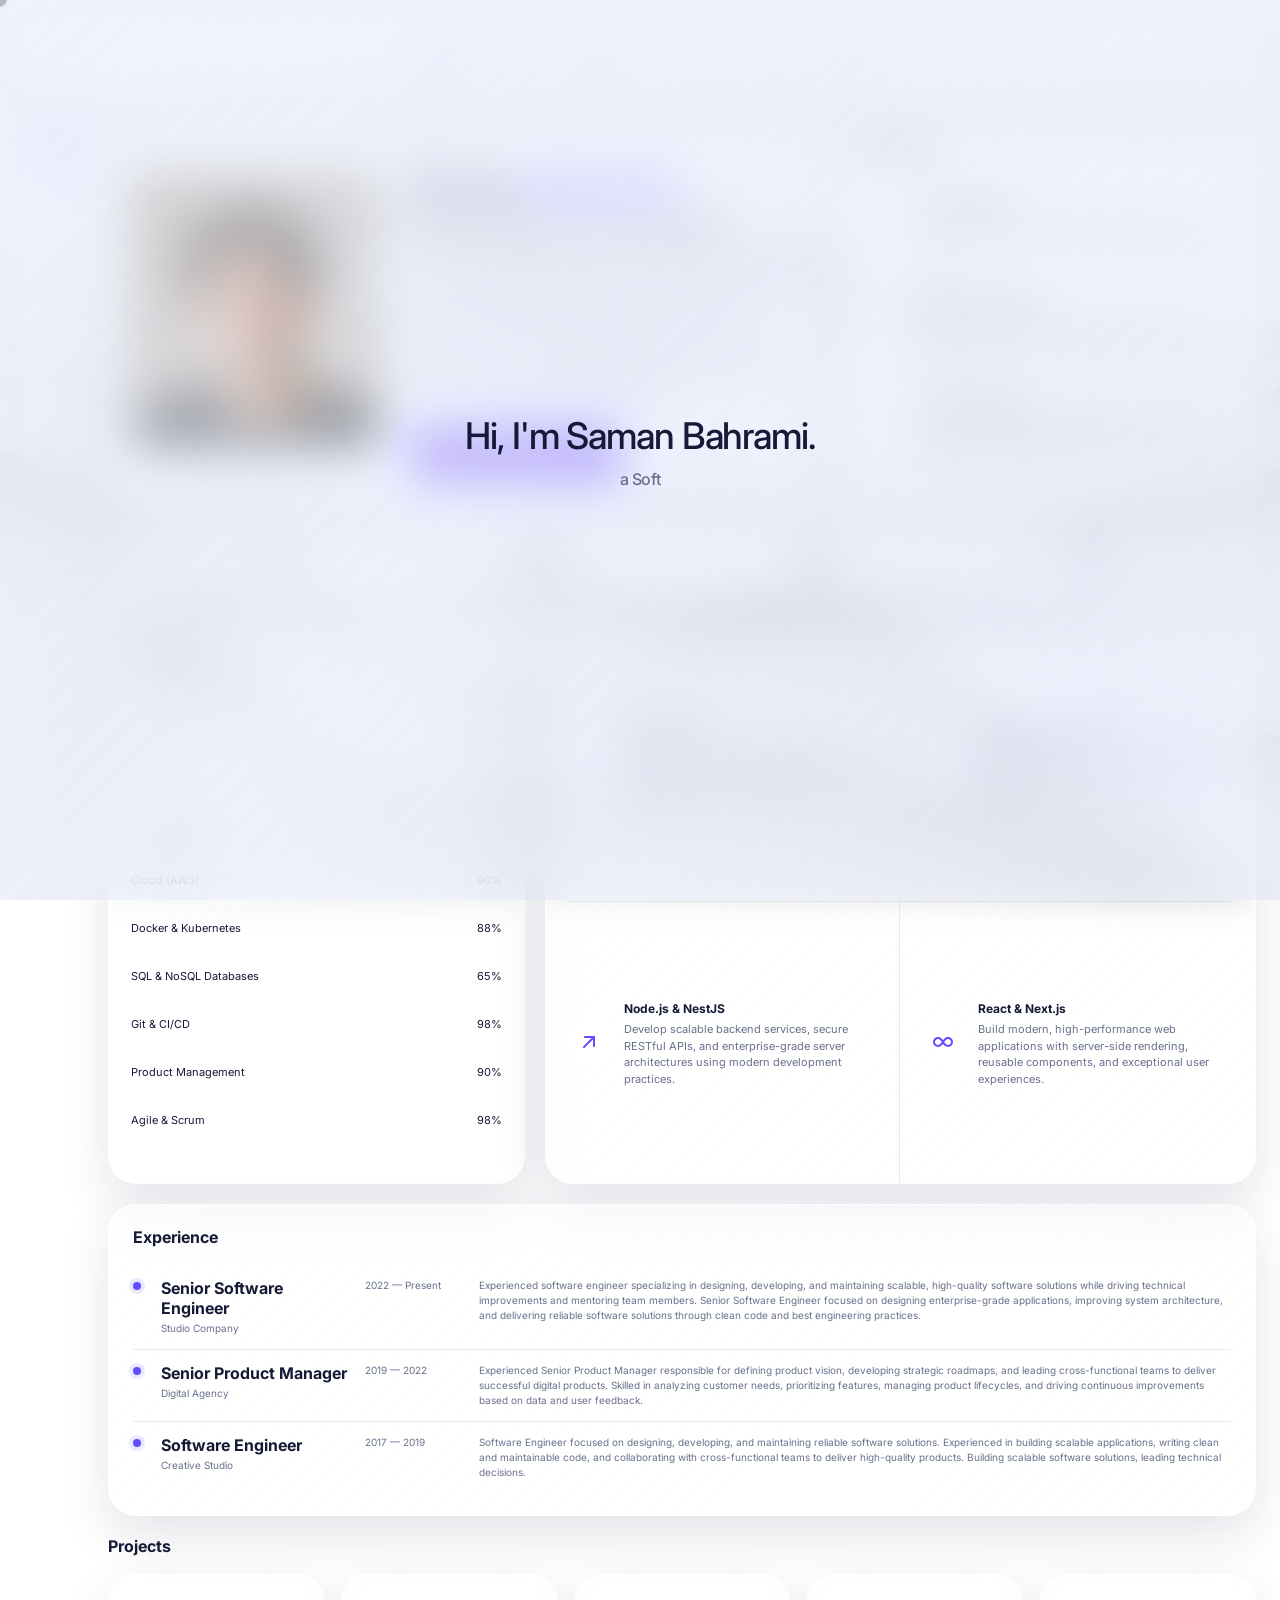
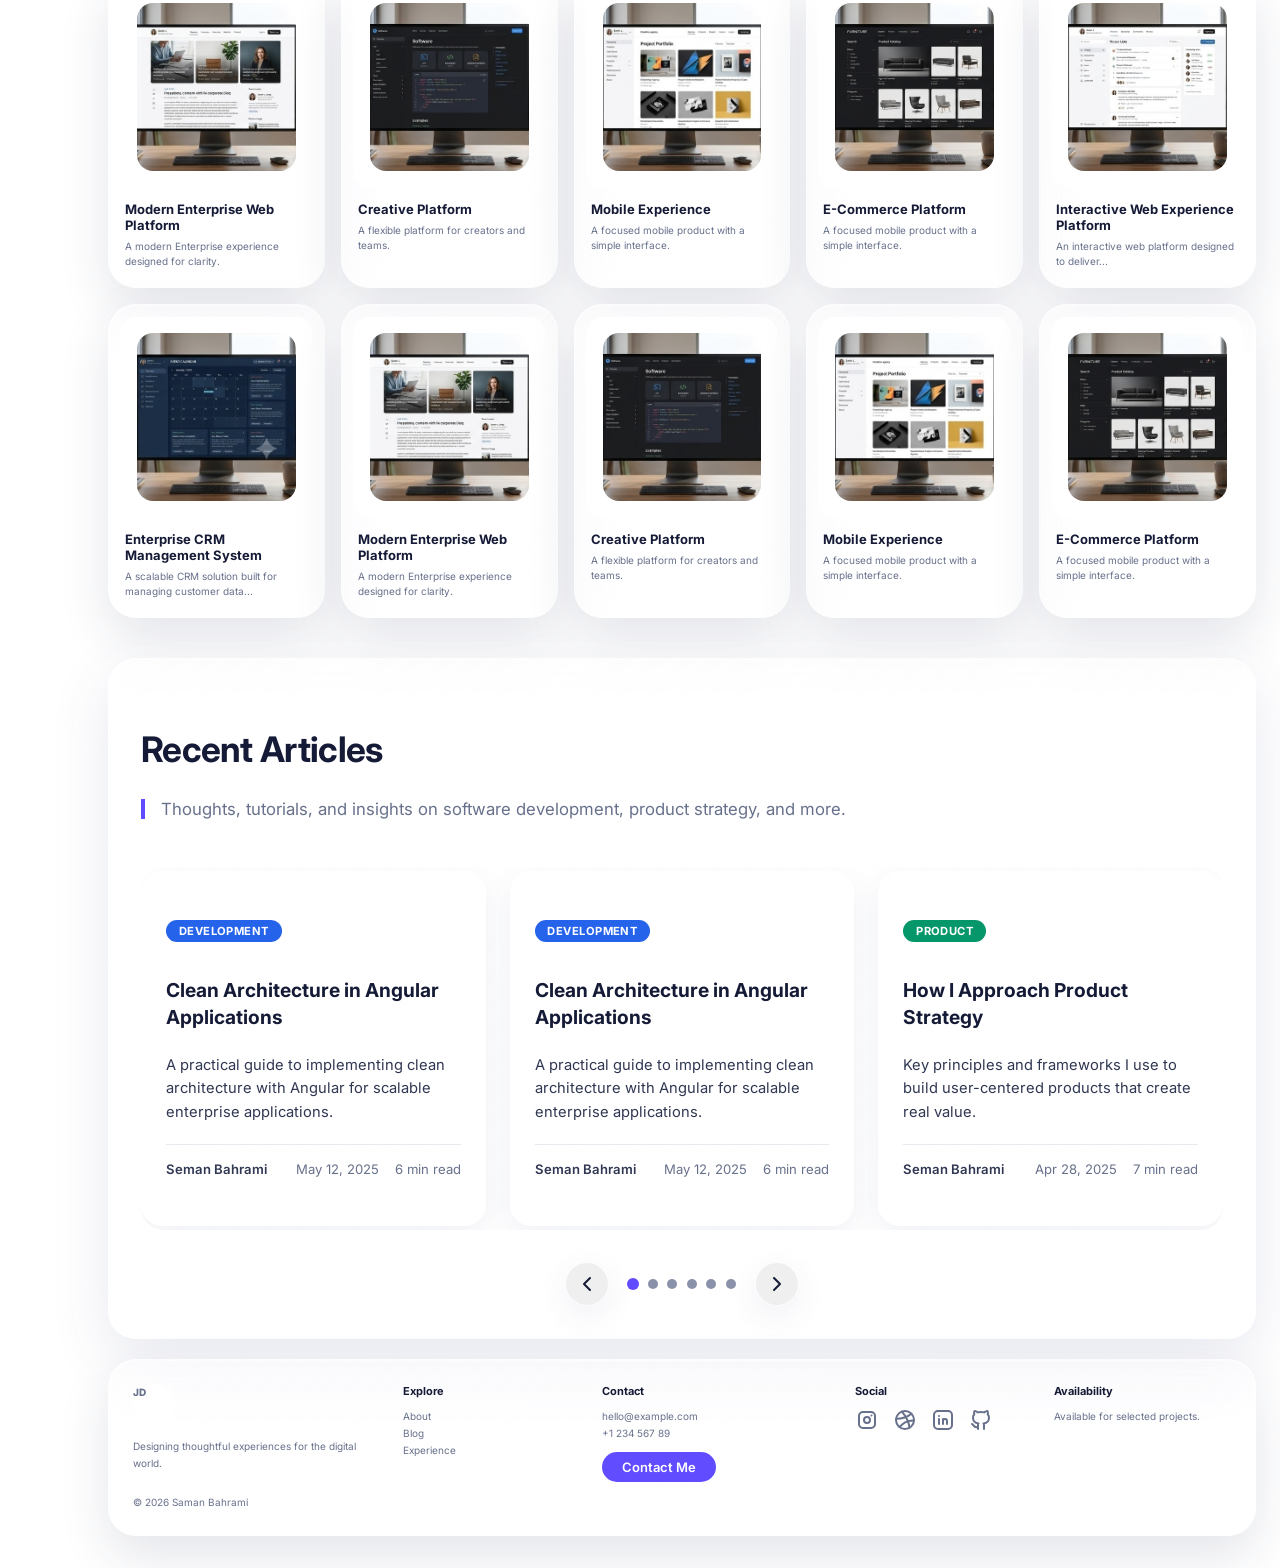
==== commit 4095dc00: "add blog and single blog" ====
--- a/index.html
+++ b/index.html
@@ -18,7 +18,6 @@
       rel="stylesheet"
     />
 
-    <!-- styles -->
     <link rel="stylesheet" href="./css/style.css" />
     <link rel="stylesheet" href="./css/loading.css" />
   </head>
@@ -44,7 +43,7 @@
 
     <header class="topbar glass">
       <a href="#home" class="brand" aria-label="Go to homepage">
-        <span>SB</span>
+        <span>JD</span>
       </a>
 
       <!-- Desktop Navigation -->
@@ -57,6 +56,8 @@
         <a href="#experience"> Experience </a>
 
         <a href="#work"> Work </a>
+
+        <a href="#blog"> Blog </a>
 
         <a href="#contact"> Contact </a>
       </nav>
@@ -238,6 +239,29 @@
             </svg>
           </a>
 
+          <a href="#blog" aria-label="Blog">
+            <svg
+              xmlns="http://www.w3.org/2000/svg"
+              width="24"
+              height="24"
+              viewBox="0 0 24 24"
+              fill="none"
+              stroke="currentColor"
+              stroke-width="2"
+              stroke-linecap="round"
+              stroke-linejoin="round"
+              class="icon icon-tabler icons-tabler-outline icon-tabler-news"
+            >
+              <path stroke="none" d="M0 0h24v24H0z" fill="none" />
+              <path
+                d="M16 6h3a1 1 0 0 1 1 1v11a2 2 0 0 1 -4 0v-13a1 1 0 0 0 -1 -1h-10a1 1 0 0 0 -1 1v12a3 3 0 0 0 3 3h11"
+              />
+              <path d="M8 8l4 0" />
+              <path d="M8 12l4 0" />
+              <path d="M8 16l4 0" />
+            </svg>
+          </a>
+
           <a href="#contact" aria-label="Contact">
             <svg
               xmlns="http://www.w3.org/2000/svg"
@@ -348,6 +372,8 @@
               </div>
             </article>
 
+            <!-- Services -->
+
             <section class="services glass">
               <h2>What I do</h2>
 
@@ -779,10 +805,12 @@
               <time> 2019 — 2022 </time>
 
               <p>
-                Experienced Product Manager specializing in defining product
-                strategies, managing product lifecycles, and collaborating with
-                cross-functional teams to deliver impactful, user-focused
-                solutions.
+                Experienced Senior Product Manager responsible for defining
+                product vision, developing strategic roadmaps, and leading
+                cross-functional teams to deliver successful digital products.
+                Skilled in analyzing customer needs, prioritizing features,
+                managing product lifecycles, and driving continuous improvements
+                based on data and user feedback.
               </p>
             </article>
 
@@ -798,9 +826,12 @@
               <time> 2017 — 2019 </time>
 
               <p>
-                Building scalable software solutions, leading technical
-                decisions, and delivering high-quality products with modern
-                engineering practices.
+                Software Engineer focused on designing, developing, and
+                maintaining reliable software solutions. Experienced in building
+                scalable applications, writing clean and maintainable code, and
+                collaborating with cross-functional teams to deliver
+                high-quality products. Building scalable software solutions,
+                leading technical decisions.
               </p>
             </article>
           </section>
@@ -811,7 +842,7 @@
 
           <section id="work" class="work">
             <div class="section-head">
-              <h2>Selected Work</h2>
+              <h2>Projects</h2>
             </div>
 
             <div class="projects">
@@ -899,6 +930,295 @@
                   A scalable CRM solution built for managing customer data...
                 </p>
               </article>
+              <article class="project glass">
+                <div class="project-cover">
+                  <img
+                    src="./assets/sample/sa01.jpg"
+                    alt="Project 1"
+                    loading="lazy"
+                  />
+                </div>
+
+                <h3>Modern Enterprise Web Platform</h3>
+
+                <p>A modern Enterprise experience designed for clarity.</p>
+              </article>
+
+              <article class="project glass">
+                <div class="project-cover">
+                  <img
+                    src="./assets/sample/sa02.jpg"
+                    alt="Project 2"
+                    loading="lazy"
+                  />
+                </div>
+
+                <h3>Creative Platform</h3>
+
+                <p>A flexible platform for creators and teams.</p>
+              </article>
+              <article class="project glass">
+                <div class="project-cover">
+                  <img
+                    src="./assets/sample/sa03.jpg"
+                    alt="Project 3"
+                    loading="lazy"
+                  />
+                </div>
+
+                <h3>Mobile Experience</h3>
+
+                <p>A focused mobile product with a simple interface.</p>
+              </article>
+
+              <article class="project glass">
+                <div class="project-cover">
+                  <img
+                    src="./assets/sample/sa04.jpg"
+                    alt="Project 3"
+                    loading="lazy"
+                  />
+                </div>
+
+                <h3>E-Commerce Platform</h3>
+
+                <p>A focused mobile product with a simple interface.</p>
+              </article>
+            </div>
+          </section>
+
+          <!-- ===================================
+             BLOG 
+        ==================================== -->
+
+          <section id="blog" class="blog-wrapper glass">
+            <!-- header -->
+            <header class="blog-header">
+              <h1>Recent Articles</h1>
+              <p class="subtitle">
+                Thoughts, tutorials, and insights on software development,
+                product strategy, and more.
+              </p>
+            </header>
+
+            <!-- carousel -->
+            <div class="carousel-container">
+              <div class="carousel-track" id="carouselTrack">
+                <!-- کارت‌ها به صورت هاردکد در HTML -->
+                <a href="post.html" class="blog-link">
+                  <div class="blog-card">
+                    <span class="card-category development">Development</span>
+                    <h3 class="card-title">
+                      Clean Architecture in Angular Applications
+                    </h3>
+                    <p class="card-description">
+                      A practical guide to implementing clean architecture with
+                      Angular for scalable enterprise applications.
+                    </p>
+                    <div class="card-footer">
+                      <span class="author">Seman Bahrami</span>
+                      <div class="meta-info">
+                        <span
+                          ><i class="far fa-calendar-alt"></i> May 12,
+                          2025</span
+                        >
+                        <span><i class="far fa-clock"></i> 6 min read</span>
+                      </div>
+                    </div>
+                  </div>
+                </a>
+                <a href="post.html" class="blog-link">
+                  <div class="blog-card">
+                    <span class="card-category development">Development</span>
+                    <h3 class="card-title">
+                      Clean Architecture in Angular Applications
+                    </h3>
+                    <p class="card-description">
+                      A practical guide to implementing clean architecture with
+                      Angular for scalable enterprise applications.
+                    </p>
+                    <div class="card-footer">
+                      <span class="author">Seman Bahrami</span>
+                      <div class="meta-info">
+                        <span
+                          ><i class="far fa-calendar-alt"></i> May 12,
+                          2025</span
+                        >
+                        <span><i class="far fa-clock"></i> 6 min read</span>
+                      </div>
+                    </div>
+                  </div>
+                </a>
+                <a href="post.html" class="blog-link">
+                  <div class="blog-card">
+                    <span class="card-category product">Product</span>
+                    <h3 class="card-title">How I Approach Product Strategy</h3>
+                    <p class="card-description">
+                      Key principles and frameworks I use to build user-centered
+                      products that create real value.
+                    </p>
+                    <div class="card-footer">
+                      <span class="author">Seman Bahrami</span>
+                      <div class="meta-info">
+                        <span
+                          ><i class="far fa-calendar-alt"></i> Apr 28,
+                          2025</span
+                        >
+                        <span><i class="far fa-clock"></i> 7 min read</span>
+                      </div>
+                    </div>
+                  </div>
+                </a>
+                <a href="post.html" class="blog-link">
+                  <div class="blog-card">
+                    <span class="card-category tips">Tips &amp; Tricks</span>
+                    <h3 class="card-title">
+                      10 VS Code Extensions I Can't Live Without
+                    </h3>
+                    <p class="card-description">
+                      A list of VS Code extensions that supercharge my
+                      productivity as a developer.
+                    </p>
+                    <div class="card-footer">
+                      <span class="author">Seman Bahrami</span>
+                      <div class="meta-info">
+                        <span
+                          ><i class="far fa-calendar-alt"></i> Apr 15,
+                          2025</span
+                        >
+                        <span><i class="far fa-clock"></i> 4 min read</span>
+                      </div>
+                    </div>
+                  </div>
+                </a>
+                <a href="post.html" class="blog-link">
+                  <div class="blog-card">
+                    <span class="card-category development">Development</span>
+                    <h3 class="card-title">
+                      Clean Architecture in Angular Applications
+                    </h3>
+                    <p class="card-description">
+                      A practical guide to implementing clean architecture with
+                      Angular for scalable enterprise applications.
+                    </p>
+                    <div class="card-footer">
+                      <span class="author">Seman Bahrami</span>
+                      <div class="meta-info">
+                        <span
+                          ><i class="far fa-calendar-alt"></i> May 12,
+                          2025</span
+                        >
+                        <span><i class="far fa-clock"></i> 6 min read</span>
+                      </div>
+                    </div>
+                  </div>
+                </a>
+                <a href="post.html" class="blog-link">
+                  <div class="blog-card">
+                    <span class="card-category development">Development</span>
+                    <h3 class="card-title">
+                      Clean Architecture in Angular Applications
+                    </h3>
+                    <p class="card-description">
+                      A practical guide to implementing clean architecture with
+                      Angular for scalable enterprise applications.
+                    </p>
+                    <div class="card-footer">
+                      <span class="author">Seman Bahrami</span>
+                      <div class="meta-info">
+                        <span
+                          ><i class="far fa-calendar-alt"></i> May 12,
+                          2025</span
+                        >
+                        <span><i class="far fa-clock"></i> 6 min read</span>
+                      </div>
+                    </div>
+                  </div>
+                </a>
+                <a href="post.html" class="blog-link">
+                  <div class="blog-card">
+                    <span class="card-category development">Development</span>
+                    <h3 class="card-title">
+                      Clean Architecture in Angular Applications
+                    </h3>
+                    <p class="card-description">
+                      A practical guide to implementing clean architecture with
+                      Angular for scalable enterprise applications.
+                    </p>
+                    <div class="card-footer">
+                      <span class="author">Seman Bahrami</span>
+                      <div class="meta-info">
+                        <span
+                          ><i class="far fa-calendar-alt"></i> May 12,
+                          2025</span
+                        >
+                        <span><i class="far fa-clock"></i> 6 min read</span>
+                      </div>
+                    </div>
+                  </div>
+                </a>
+                <a href="post.html" class="blog-link">
+                  <div class="blog-card">
+                    <span class="card-category development">Development</span>
+                    <h3 class="card-title">
+                      Clean Architecture in Angular Applications
+                    </h3>
+                    <p class="card-description">
+                      A practical guide to implementing clean architecture with
+                      Angular for scalable enterprise applications.
+                    </p>
+                    <div class="card-footer">
+                      <span class="author">Seman Bahrami</span>
+                      <div class="meta-info">
+                        <span
+                          ><i class="far fa-calendar-alt"></i> May 12,
+                          2025</span
+                        >
+                        <span><i class="far fa-clock"></i> 6 min read</span>
+                      </div>
+                    </div>
+                  </div>
+                </a>
+                <!-- در صورت نیاز کارت‌های بیشتر اینجا اضافه کنید -->
+              </div>
+            </div>
+            <!-- controls -->
+            <div class="carousel-controls">
+              <button class="btn-prev" id="prevBtn" aria-label="قبلی">
+                <svg
+                  xmlns="http://www.w3.org/2000/svg"
+                  width="24"
+                  height="24"
+                  viewBox="0 0 24 24"
+                  fill="none"
+                  stroke="currentColor"
+                  stroke-width="2"
+                  stroke-linecap="round"
+                  stroke-linejoin="round"
+                  class="icon icon-tabler icons-tabler-outline icon-tabler-chevron-left"
+                >
+                  <path stroke="none" d="M0 0h24v24H0z" fill="none" />
+                  <path d="M15 6l-6 6l6 6" />
+                </svg>
+              </button>
+              <div class="dots" id="dotsContainer"></div>
+              <button class="btn-next" id="nextBtn" aria-label="بعدی">
+                <svg
+                  xmlns="http://www.w3.org/2000/svg"
+                  width="24"
+                  height="24"
+                  viewBox="0 0 24 24"
+                  fill="none"
+                  stroke="currentColor"
+                  stroke-width="2"
+                  stroke-linecap="round"
+                  stroke-linejoin="round"
+                  class="icon icon-tabler icons-tabler-outline icon-tabler-chevron-right"
+                >
+                  <path stroke="none" d="M0 0h24v24H0z" fill="none" />
+                  <path d="M9 6l6 6l-6 6" />
+                </svg>
+              </button>
             </div>
           </section>
 
@@ -908,15 +1228,21 @@
 
           <footer id="contact" class="footer glass">
             <div>
+              <a href="#home" class="brand footer-brand">
+                <span> JD </span>
+              </a>
+
               <p>Designing thoughtful experiences for the digital world.</p>
 
-              <small> © 2025 John Doe </small>
+              <small> © 2026 Saman Bahrami </small>
             </div>
 
             <div>
               <h3>Explore</h3>
 
               <a href="#about"> About </a>
+
+              <a href="#blog"> Blog </a>
 
               <a href="#experience"> Experience </a>
             </div>
@@ -1071,6 +1397,8 @@
 
       <a href="#work"> Work </a>
 
+      <a href="#blog"> Blog </a>
+
       <a href="#contact"> Contact </a>
     </div>
 
@@ -1172,6 +1500,7 @@
 
     <script src="./js/tabler.min.js"></script>
     <script src="./js/lenis.min.js"></script>
+    <script src="./js/carousel.js"></script>
     <script src="./js/script.js"></script>
   </body>
 </html>
--- a/css/style.css
+++ b/css/style.css
@@ -933,7 +933,7 @@
 .projects {
   display: grid;
 
-  grid-template-columns: repeat(3, minmax(0, 1fr));
+  grid-template-columns: repeat(5, minmax(0, 1fr));
 
   gap: 16px;
 }
@@ -945,7 +945,7 @@
 }
 
 .project-cover {
-  height: 400px;
+  height: 200px;
 
   display: flex;
   align-items: flex-end;
@@ -1689,3 +1689,232 @@
 
   border-radius: 999px;
 }
+
+/* ---------- Blog ---------- */
+
+.blog-wrapper {
+  width: 100%;
+  margin-top: 40px;
+  padding: 2.5rem 2rem 2rem;
+  border-radius: var(--radius-xl);
+  box-shadow: var(--shadow);
+  transition:
+    background 0.3s ease,
+    box-shadow 0.3s ease,
+    border-color 0.3s ease;
+}
+
+.blog-header {
+  margin-bottom: 3rem;
+}
+.blog-header h1 {
+  font-size: 2.2rem;
+  font-weight: 700;
+  color: var(--text);
+  letter-spacing: -0.02em;
+}
+.blog-header .subtitle {
+  font-size: 1.05rem;
+  color: var(--muted);
+  margin-top: 0.25rem;
+  font-weight: 400;
+  border-left: 4px solid var(--primary);
+  padding-left: 1rem;
+}
+
+.carousel-container {
+  position: relative;
+  overflow: hidden;
+  border-radius: var(--radius-lg);
+}
+
+.carousel-track {
+  display: flex;
+  transition: transform 0.4s cubic-bezier(0.25, 0.46, 0.45, 0.94);
+  gap: 1.5rem;
+  padding: 0.25rem 0;
+}
+
+.blog-card {
+  flex: 0 0 auto;
+  border-radius: var(--radius-lg);
+  padding: 3rem 1.5rem;
+  border: 1px solid var(--border);
+  box-shadow: var(--shadow-soft);
+  transition:
+    box-shadow 0.2s,
+    transform 0.2s,
+    border-color 0.2s;
+  display: flex;
+  flex-direction: column;
+}
+.blog-card:hover {
+  box-shadow: var(--shadow);
+  border-color: var(--primary);
+  transform: translateY(-4px);
+}
+
+.card-category {
+  display: inline-block;
+  font-size: 0.7rem;
+  font-weight: 700;
+  text-transform: uppercase;
+  letter-spacing: 0.04em;
+  padding: 0.25rem 0.8rem;
+  border-radius: 50px;
+  color: #fff;
+  align-self: flex-start;
+  margin-bottom: 1rem;
+}
+.card-category.development {
+  background: #2563eb;
+}
+.card-category.product {
+  background: #059669;
+}
+.card-category.tips {
+  background: #d97706;
+}
+
+.card-title {
+  font-size: 1.2rem;
+  font-weight: 700;
+  color: var(--text);
+  line-height: 1.4;
+  margin-bottom: 0.5rem;
+}
+
+.card-description {
+  font-size: 0.92rem;
+  color: var(--text-soft);
+  line-height: 1.6;
+  margin-bottom: 1.25rem;
+  flex: 1;
+}
+
+.card-footer {
+  display: flex;
+  flex-wrap: wrap;
+  align-items: center;
+  justify-content: space-between;
+  border-top: 1px solid var(--line);
+  padding-top: 1rem;
+  margin-top: auto;
+  font-size: 0.82rem;
+  color: var(--muted);
+  gap: 0.3rem 0.5rem;
+}
+.author {
+  font-weight: 600;
+  color: var(--text-soft);
+}
+.meta-info {
+  display: flex;
+  align-items: center;
+  gap: 0.75rem;
+}
+.meta-info span {
+  display: flex;
+  align-items: center;
+  gap: 0.25rem;
+}
+.meta-info i {
+  font-size: 0.8rem;
+  color: var(--muted-light);
+}
+
+.carousel-controls {
+  display: flex;
+  justify-content: center;
+  align-items: center;
+  gap: 1.2rem;
+  margin-top: 2rem;
+}
+
+.btn-prev,
+.btn-next {
+  border: 1px solid var(--border);
+  border-radius: 50%;
+  width: 44px;
+  height: 44px;
+  font-size: 1.1rem;
+  color: var(--text);
+  cursor: pointer;
+  transition: all 0.15s;
+  display: flex;
+  align-items: center;
+  justify-content: center;
+  box-shadow: var(--shadow-soft);
+}
+.btn-prev:hover,
+.btn-next:hover {
+  border-color: var(--primary);
+  color: var(--primary);
+  box-shadow: var(--shadow);
+}
+.btn-prev:active,
+.btn-next:active {
+  transform: scale(0.94);
+}
+
+.dots {
+  display: flex;
+  gap: 0.6rem;
+}
+.dot {
+  width: 10px;
+  height: 10px;
+  border-radius: 50%;
+  background: var(--muted-light);
+  border: none;
+  cursor: pointer;
+  transition:
+    background 0.2s,
+    transform 0.15s;
+  padding: 0;
+}
+.dot.active {
+  background: var(--primary);
+  transform: scale(1.2);
+}
+.dot:hover {
+  background: var(--primary);
+}
+.dot.active:hover {
+  background: var(--primary);
+}
+
+@media (max-width: 992px) {
+  .blog-wrapper {
+    padding: 2rem 1.5rem;
+  }
+}
+
+@media (max-width: 640px) {
+  .blog-wrapper {
+    padding: 1.5rem 1rem;
+  }
+  .blog-header h1 {
+    font-size: 1.6rem;
+  }
+  .blog-header .subtitle {
+    font-size: 0.9rem;
+    padding-left: 0.75rem;
+  }
+  .blog-card {
+    padding: 1.25rem;
+  }
+  .card-title {
+    font-size: 1.05rem;
+  }
+  .carousel-controls {
+    gap: 0.8rem;
+    margin-top: 1.5rem;
+  }
+  .btn-prev,
+  .btn-next {
+    width: 38px;
+    height: 38px;
+    font-size: 0.9rem;
+  }
+}
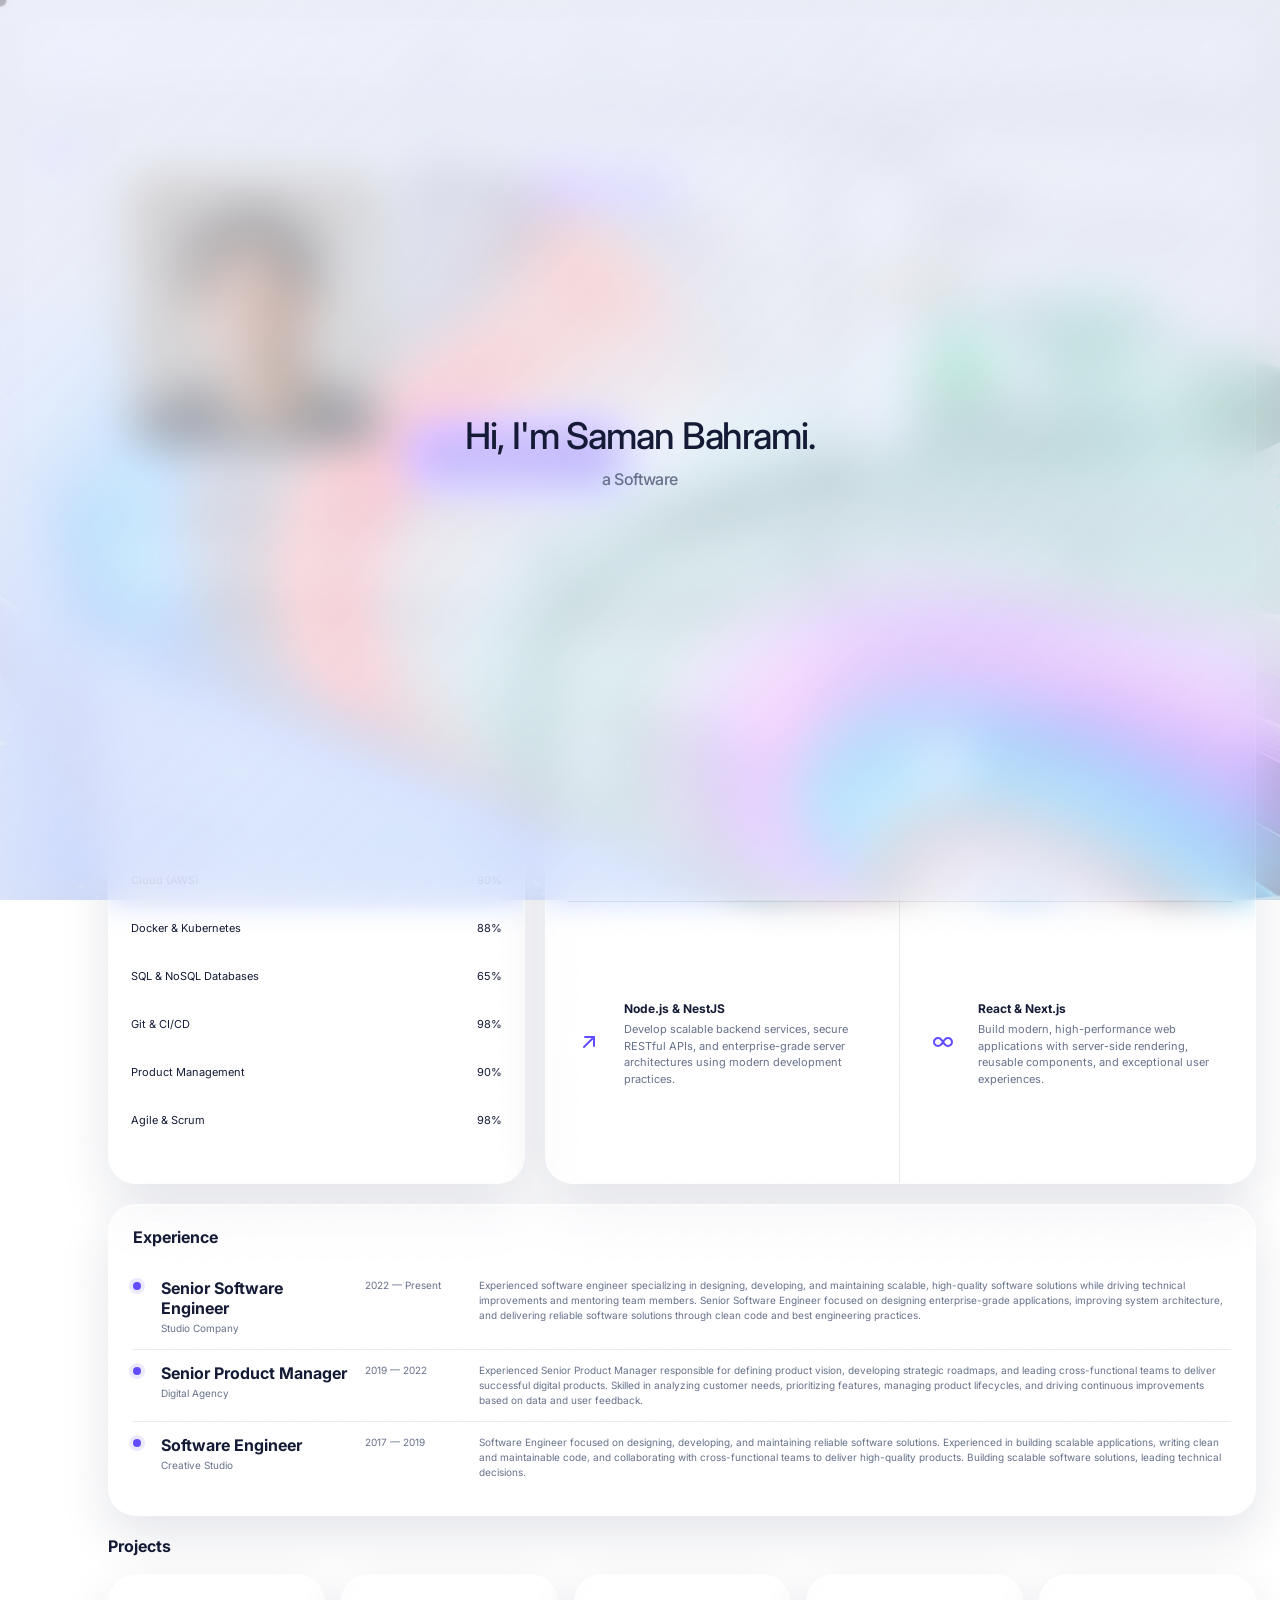
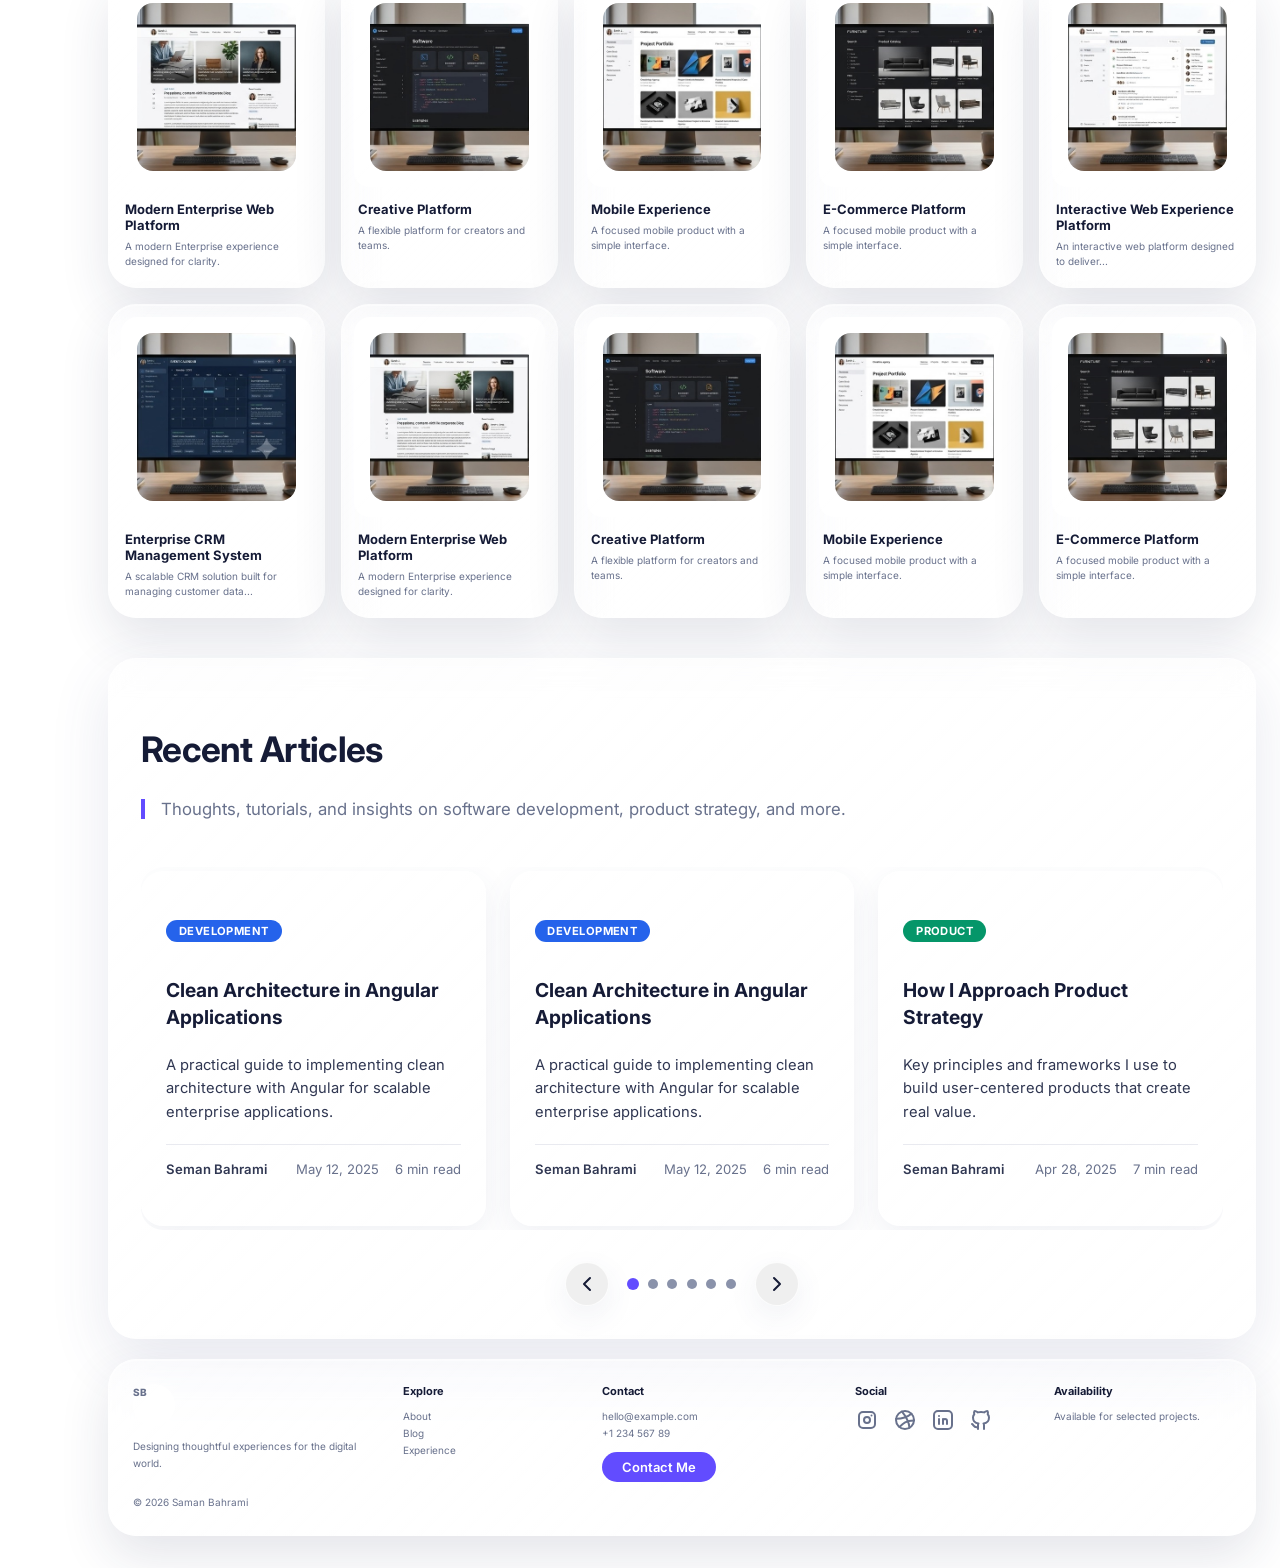
==== commit 56c45387: "add some style in several section" ====
--- a/index.html
+++ b/index.html
@@ -43,7 +43,7 @@
 
     <header class="topbar glass">
       <a href="#home" class="brand" aria-label="Go to homepage">
-        <span>JD</span>
+        <span>SB</span>
       </a>
 
       <!-- Desktop Navigation -->
@@ -1229,7 +1229,7 @@
           <footer id="contact" class="footer glass">
             <div>
               <a href="#home" class="brand footer-brand">
-                <span> JD </span>
+                <span> SB </span>
               </a>
 
               <p>Designing thoughtful experiences for the digital world.</p>
@@ -1481,6 +1481,8 @@
               rows="5"
               placeholder="Tell me about your project..."
               required
+              minlength="2"
+              maxlength="5"
             ></textarea>
           </div>
 
--- a/css/style.css
+++ b/css/style.css
@@ -92,7 +92,7 @@
       rgba(238, 241, 251, 0.62),
       rgba(238, 241, 251, 0.42)
     ),
-    url("../assets/bg6.jpg");
+    url("../assets/bg8.jpg");
 
   background-size: cover;
   background-position: center;
@@ -114,7 +114,7 @@
 [data-theme="dark"] body {
   background:
     linear-gradient(135deg, rgba(7, 9, 18, 0.72), rgba(8, 10, 20, 0.58)),
-    url("../assets/bg6.jpg");
+    url("../assets/bg8.jpg");
 
   background-size: cover;
   background-position: center;
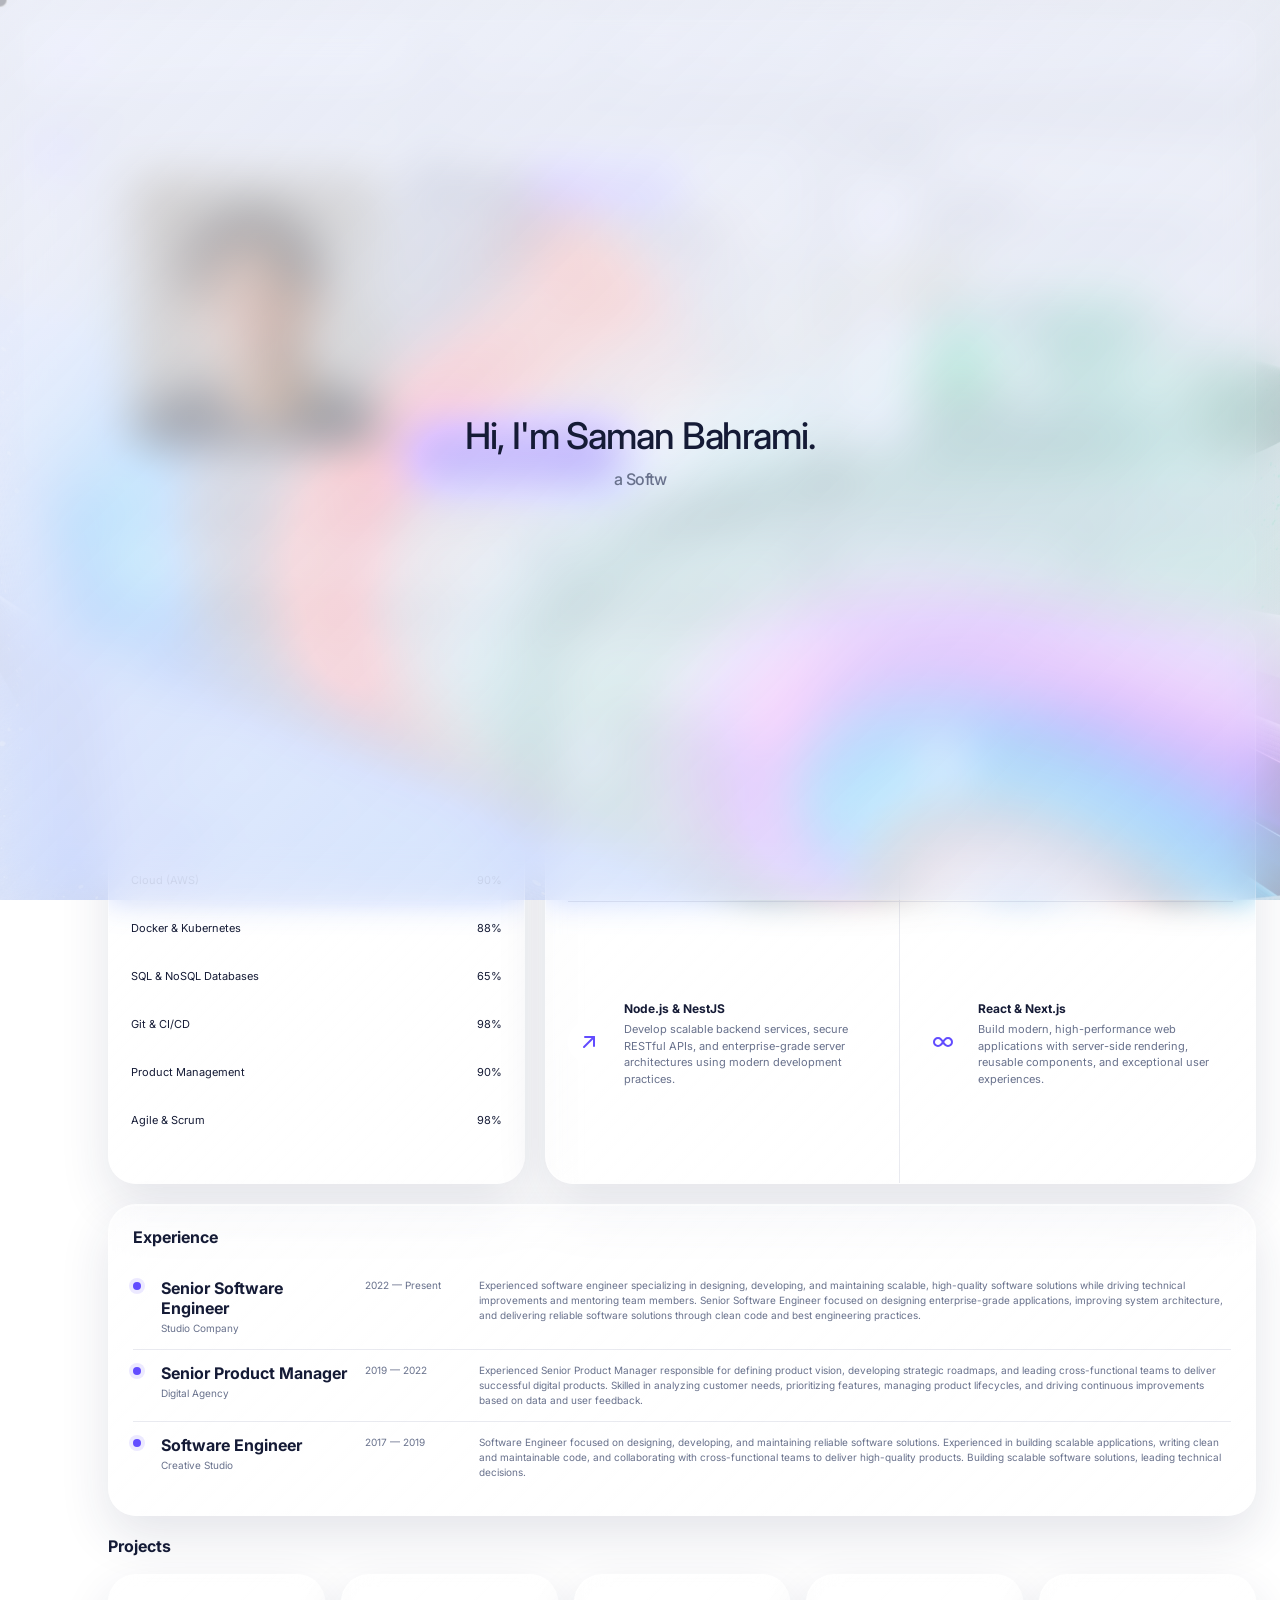
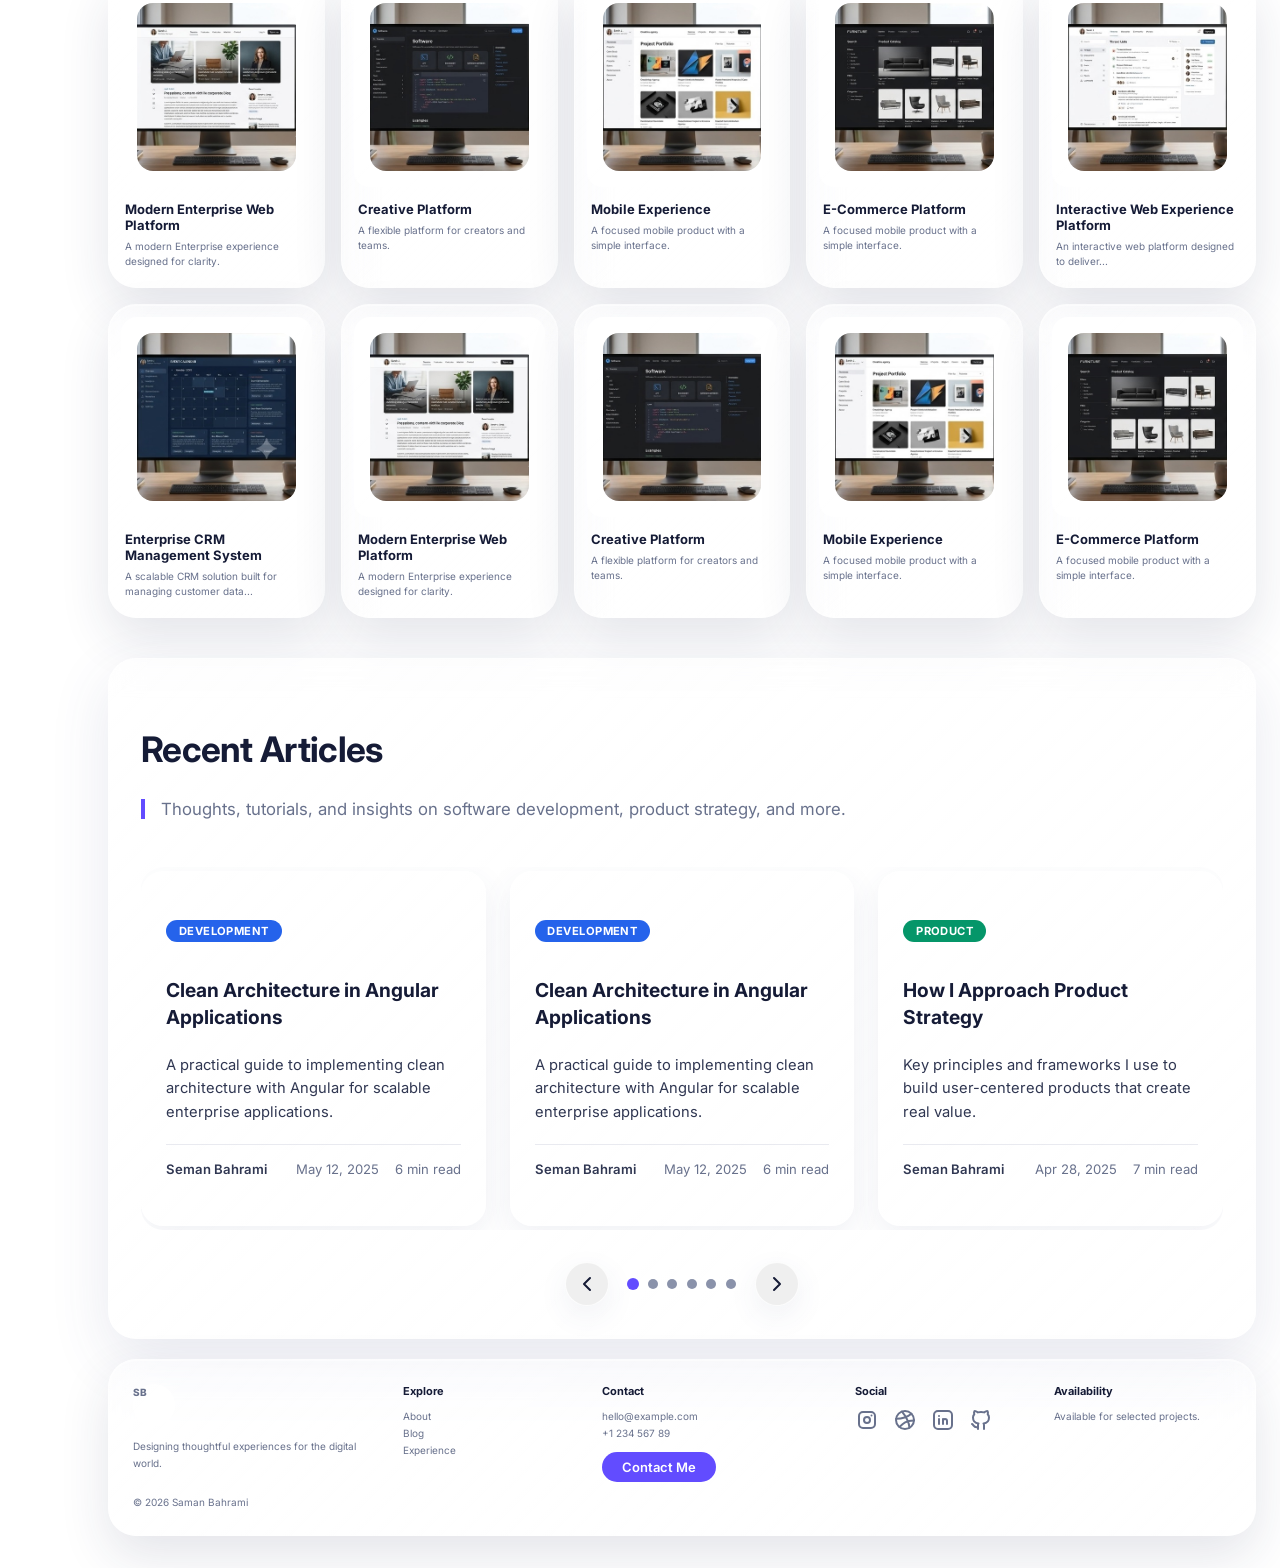
==== commit ee1a27d4: "add icon to head scope" ====
--- a/index.html
+++ b/index.html
@@ -7,7 +7,9 @@
 
     <meta name="description" content="Personal portfolio website" />
 
-    <title>Portfolio</title>
+    <title>Saman Bahrami</title>
+
+     <link rel="icon" href="./assets/sb.png" type="image/x-icon">
 
     <link rel="preconnect" href="https://fonts.googleapis.com" />
 
